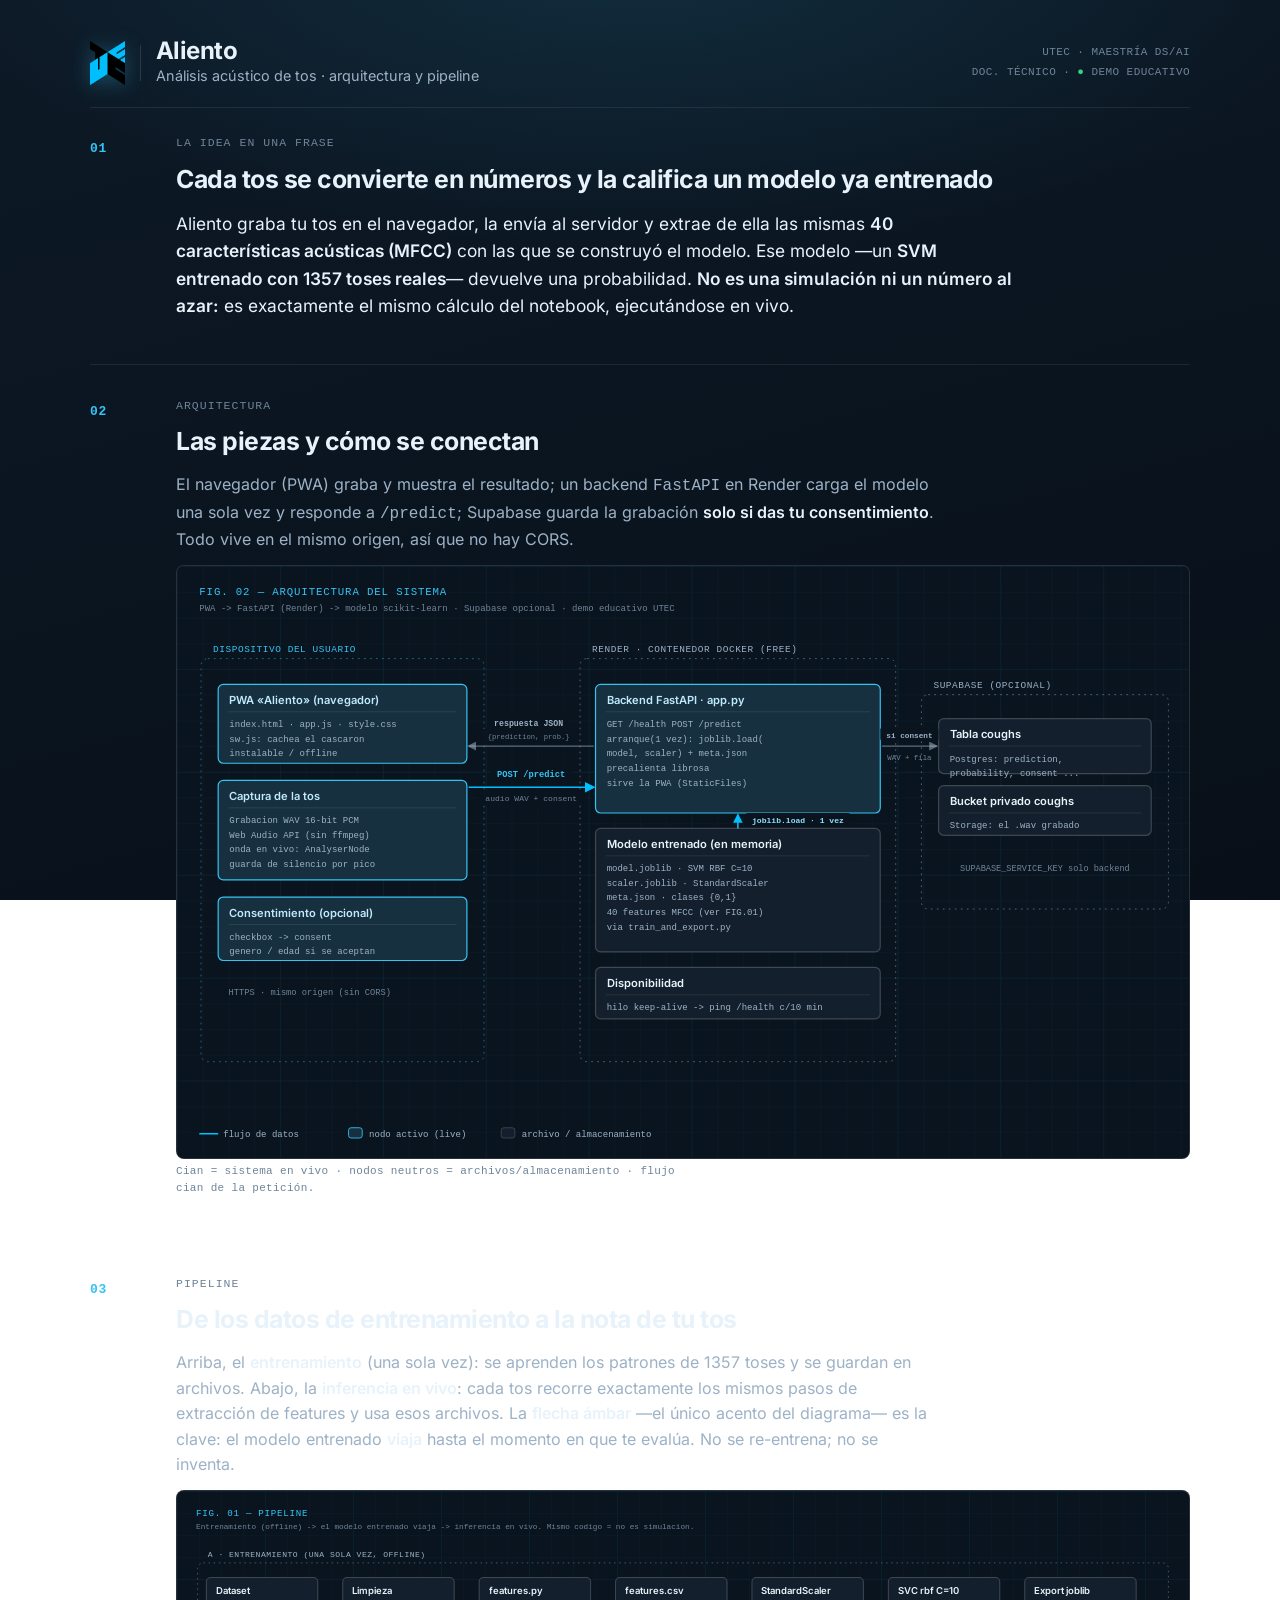
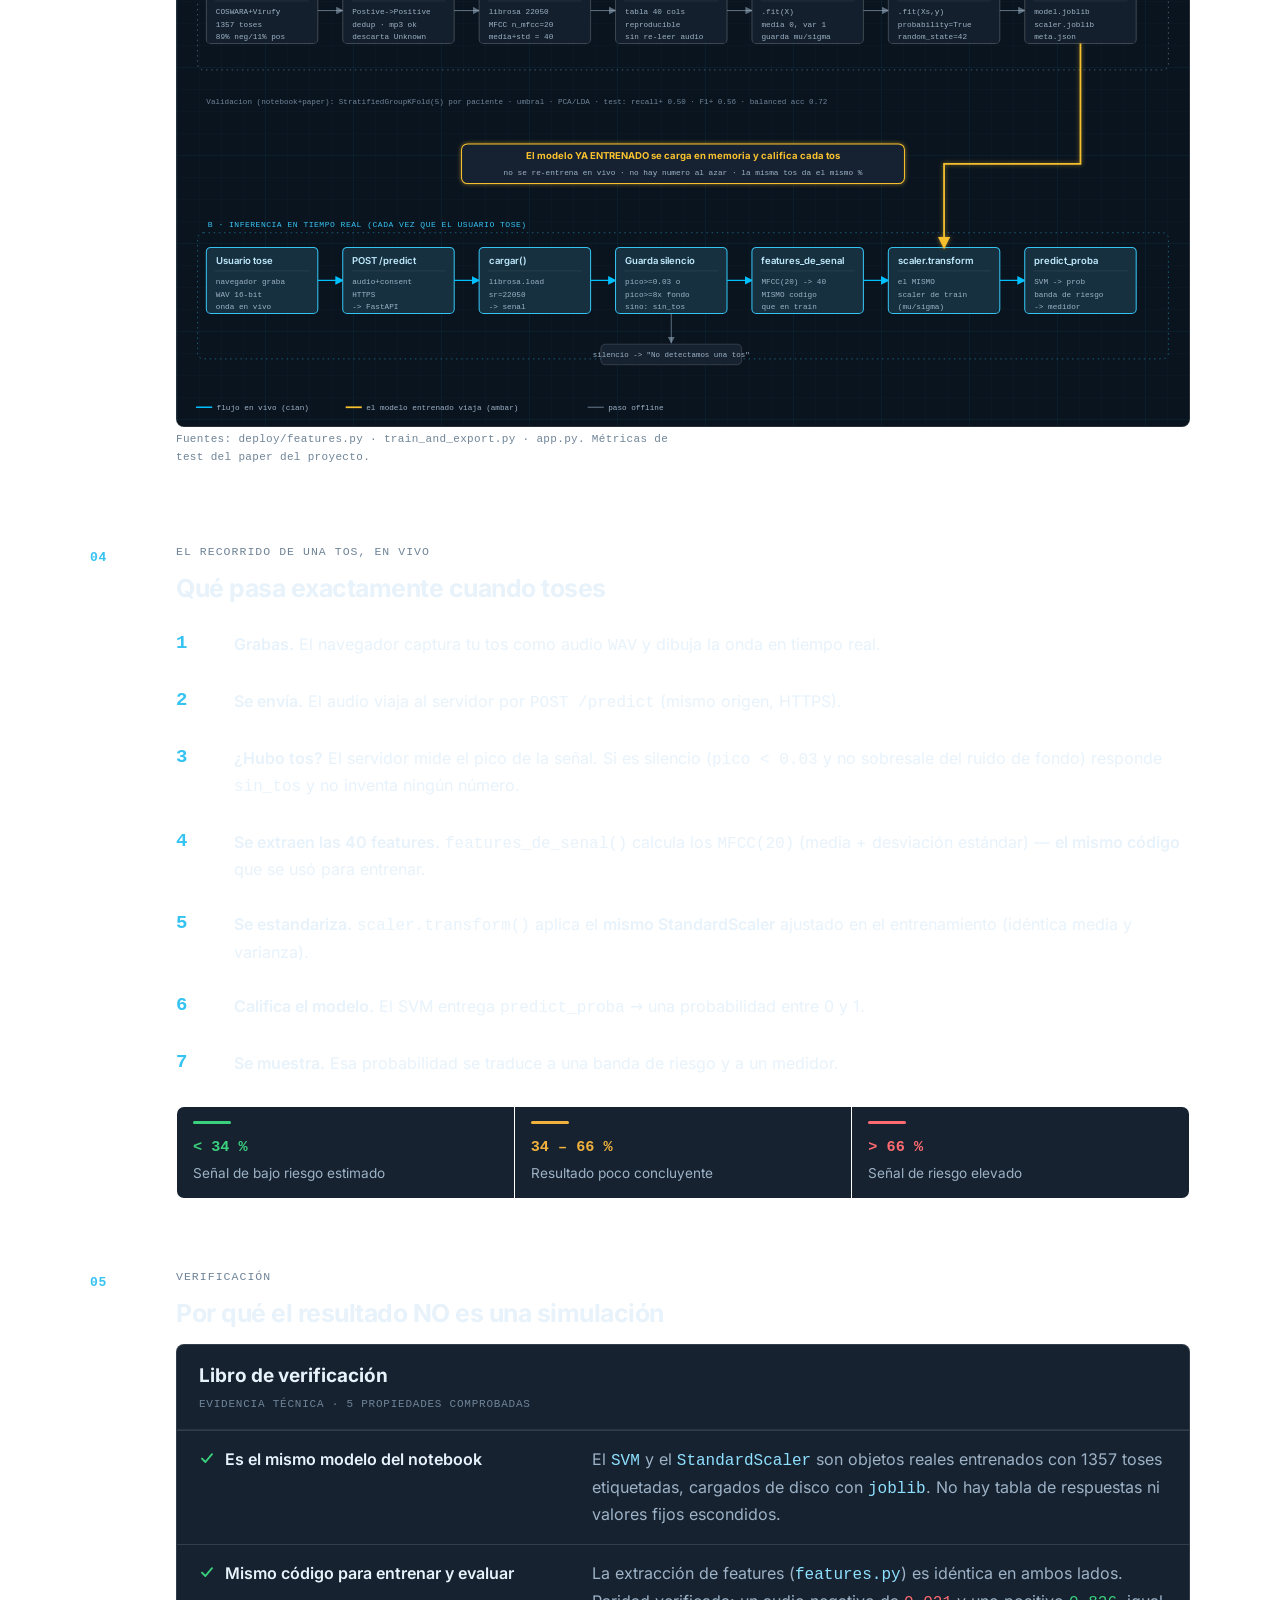
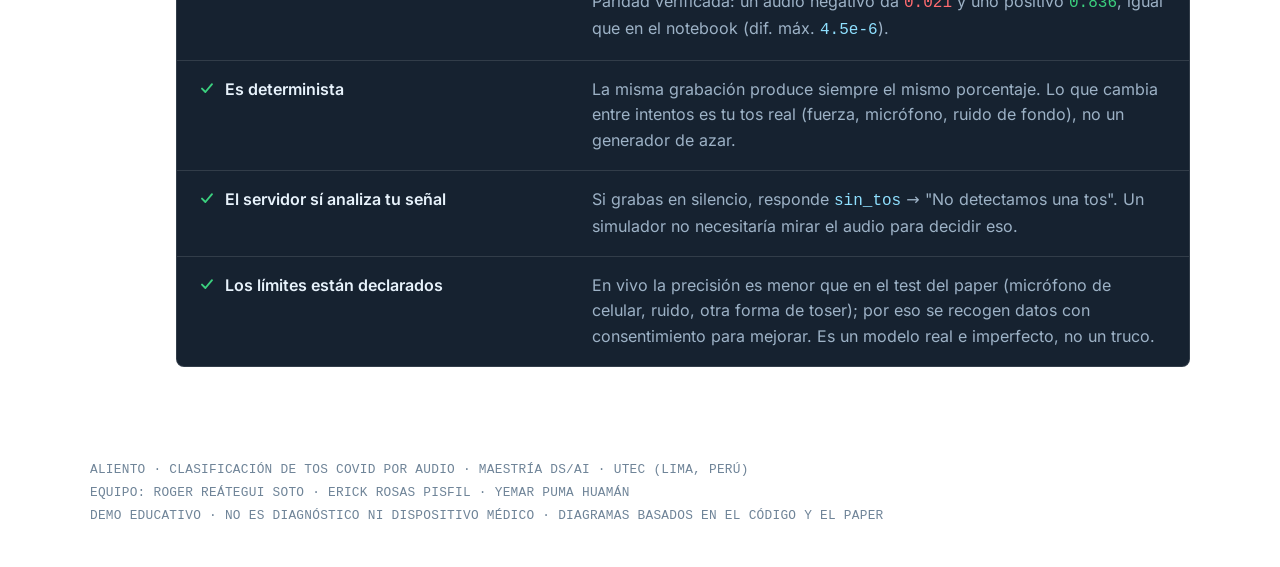
==== docs/index.html @ beebb72e "Documentar arquitectura y pipeline del sistema Publica la pagina de arquitectura y pipeline en docs/" ====
<!doctype html><html lang="es"><head><meta charset="utf-8"><meta name="viewport" content="width=device-width,initial-scale=1"><link rel="icon" href="[data-uri]"><title>Aliento — Arquitectura y pipeline (UTEC)</title></head><body><style>@font-face{font-family:'Inter';font-weight:400;font-display:swap;src:url([data-uri]) format('woff2');}@font-face{font-family:'Inter';font-weight:600;font-display:swap;src:url([data-uri]) format('woff2');}@font-face{font-family:'Inter';font-weight:700;font-display:swap;src:url([data-uri]) format('woff2');}
:root{
 --bg:#0d1926; --s1:#14202c; --s2:#162230;
 --text:#e7f2fb; --mut:#9db2c6; --faint:#6f8498;
 --line:rgba(255,255,255,.08); --hair:rgba(255,255,255,.12);
 --cy:#35c3f2; --cyink:#8fe0ff; --amber:#f7c02e;
 --good:#3bd07e; --warn:#f0b23c; --bad:#ff6b70;
 --sans:'Inter',system-ui,-apple-system,'Segoe UI',Roboto,sans-serif;
 --mono:ui-monospace,'Cascadia Code','Consolas','IBM Plex Mono',monospace;
}
*{box-sizing:border-box}
body{margin:0;font-family:var(--sans);color:var(--text);line-height:1.6;-webkit-font-smoothing:antialiased;
 background:radial-gradient(100% 60% at 50% -5%,rgba(53,195,242,.12),transparent 55%),
   linear-gradient(165deg,#0d1926 0%,#0a141f 55%,#080f18 100%);
 background-attachment:fixed;min-height:100vh;}
.wrap{max-width:1160px;margin:0 auto;padding:38px 30px 70px;}
a{color:var(--cyink);text-decoration:none;} a:hover{text-decoration:underline;}
.mono{font-family:var(--mono);}
b,strong{color:var(--text);font-weight:600;}

.hdr{display:flex;align-items:center;gap:15px;padding-bottom:20px;border-bottom:1px solid var(--line);}
.logo{height:44px;width:auto;display:block;filter:drop-shadow(0 3px 10px rgba(53,195,242,.32));}
.respira{animation:respirar 4.5s ease-in-out infinite;transform-origin:center;}
@keyframes respirar{0%,100%{transform:scale(1);opacity:.94}50%{transform:scale(1.06);opacity:1}}
.hsep{width:1px;height:36px;background:var(--hair);}
.hbrand{font-weight:700;font-size:1.5rem;letter-spacing:-.02em;line-height:1.1;}
.hsub{color:var(--mut);font-size:.9rem;}
.hmeta{margin-left:auto;text-align:right;font-family:var(--mono);font-size:11px;color:var(--faint);
 line-height:1.8;letter-spacing:.04em;}
.hmeta .on{color:var(--good);}

.sec{display:grid;grid-template-columns:64px 1fr;gap:22px;padding:32px 0;border-top:1px solid var(--line);}
.sec:first-of-type{border-top:none;padding-top:26px;}
.idx{font-family:var(--mono);font-size:13px;font-weight:700;color:var(--cy);letter-spacing:.06em;padding-top:5px;}
.kicker{font-family:var(--mono);font-size:11.5px;color:var(--faint);letter-spacing:.09em;text-transform:uppercase;margin:0 0 7px;}
.sec h2{font-size:1.55rem;font-weight:700;letter-spacing:-.02em;margin:0 0 10px;text-wrap:balance;}
.sec p{margin:0 0 12px;max-width:76ch;}
.sec p.mut{color:var(--mut);}
.lead{font-size:1.08rem;}

.fig{margin:6px 0 4px;border:1px solid var(--hair);border-radius:8px;background:#0a141f;overflow:hidden;}
.fig svg{display:block;width:100%;height:auto;}
.figcap{font-family:var(--mono);font-size:11px;color:var(--faint);margin:9px 2px 0;letter-spacing:.03em;}

.steps{list-style:none;margin:4px 0 0;padding:0;}
.steps li{display:grid;grid-template-columns:42px 1fr;gap:16px;padding:14px 0;border-top:1px solid var(--hair);align-items:start;}
.steps li:first-child{border-top:none;}
.snum{font-family:var(--mono);font-size:19px;font-weight:700;color:var(--cy);line-height:1.25;}

.bands{display:grid;grid-template-columns:repeat(3,1fr);gap:1px;background:var(--hair);
 border:1px solid var(--hair);border-radius:8px;overflow:hidden;margin:16px 0 4px;}
.bands>div{background:var(--s2);padding:14px 16px;}
.bands .r{display:block;height:3px;width:38px;border-radius:2px;margin-bottom:11px;}
.bands .rn{font-family:var(--mono);font-weight:700;font-size:.95rem;}
.bands .rl{color:var(--mut);font-size:.85rem;margin-top:3px;}

.ledger{border:1px solid var(--hair);border-radius:8px;background:var(--s2);overflow:hidden;}
.lhead{padding:16px 22px;border-bottom:1px solid var(--line);}
.lhead h3{font-size:1.18rem;font-weight:700;margin:0;}
.lhead .sub{font-family:var(--mono);font-size:11px;color:var(--faint);letter-spacing:.07em;text-transform:uppercase;margin-top:5px;}
.lrow{display:grid;grid-template-columns:minmax(190px,1fr) 1.55fr;gap:22px;padding:16px 22px;border-top:1px solid var(--hair);}
.lrow:first-of-type{border-top:none;}
.lterm{display:flex;gap:10px;align-items:flex-start;font-weight:600;color:var(--text);}
.lterm svg{flex:none;margin-top:3px;}
.ldesc{color:var(--mut);}
.val{font-family:var(--mono);color:var(--cyink);} .val.good{color:var(--good);} .val.bad{color:var(--bad);}

.foot{margin-top:38px;padding-top:20px;border-top:1px solid var(--line);color:var(--faint);
 font-size:.8rem;font-family:var(--mono);line-height:1.8;letter-spacing:.02em;}

@media (max-width:660px){
 .wrap{padding:24px 15px 56px;}
 .sec{grid-template-columns:1fr;gap:4px;padding:26px 0;}
 .idx{padding-top:0;}
 .lrow{grid-template-columns:1fr;gap:5px;}
 .hmeta{display:none;}
}
@media (prefers-reduced-motion:reduce){.respira{animation:none;}}
</style>
<div class="wrap">
 <header class="hdr">
  <img class="logo respira" src="[data-uri]" alt="UTEC" height="44">
  <div class="hsep"></div>
  <div>
   <div class="hbrand">Aliento</div>
   <div class="hsub">Análisis acústico de tos · arquitectura y pipeline</div>
  </div>
  <div class="hmeta">UTEC · MAESTRÍA DS/AI<br>DOC. TÉCNICO · <span class="on">●</span> DEMO EDUCATIVO</div>
 </header>

 <section class="sec">
  <div class="idx">01</div>
  <div>
   <div class="kicker">La idea en una frase</div>
   <h2>Cada tos se convierte en números y la califica un modelo ya entrenado</h2>
   <p class="lead">Aliento graba tu tos en el navegador, la envía al servidor y extrae de ella las mismas
   <b>40 características acústicas (MFCC)</b> con las que se construyó el modelo. Ese modelo —un
   <b>SVM entrenado con 1357 toses reales</b>— devuelve una probabilidad. <b>No es una simulación ni un
   número al azar:</b> es exactamente el mismo cálculo del notebook, ejecutándose en vivo.</p>
  </div>
 </section>

 <section class="sec">
  <div class="idx">02</div>
  <div>
   <div class="kicker">Arquitectura</div>
   <h2>Las piezas y cómo se conectan</h2>
   <p class="mut">El navegador (PWA) graba y muestra el resultado; un backend <span class="mono">FastAPI</span>
   en Render carga el modelo una sola vez y responde a <span class="mono">/predict</span>; Supabase guarda
   la grabación <b>solo si das tu consentimiento</b>. Todo vive en el mismo origen, así que no hay CORS.</p>
   <figure class="fig"><svg xmlns="http://www.w3.org/2000/svg" viewBox="0 0 1180 690" width="1180" height="690"><style>.t{font-family:'Inter',system-ui,'Segoe UI',sans-serif}.m{font-family:ui-monospace,'Cascadia Code','Consolas',monospace}</style><defs><pattern id="gf" width="30" height="30" patternUnits="userSpaceOnUse"><path d="M30 0H0V30" fill="none" stroke="rgba(53,195,242,.06)" stroke-width="1"/></pattern><pattern id="gm" width="120" height="120" patternUnits="userSpaceOnUse"><path d="M120 0H0V120" fill="none" stroke="rgba(0,191,255,.10)" stroke-width="1"/></pattern><filter id="ag" x="-40%" y="-40%" width="180%" height="180%"><feDropShadow dx="0" dy="0" stdDeviation="3" flood-color="#f7c02e" flood-opacity="0.55"/></filter><filter id="cg" x="-40%" y="-40%" width="180%" height="180%"><feDropShadow dx="0" dy="0" stdDeviation="4" flood-color="#35c3f2" flood-opacity="0.25"/></filter><marker id="aMut" viewBox="0 0 10 10" refX="8.5" refY="5" markerWidth="7" markerHeight="7" orient="auto-start-reverse"><path d="M0 0 L10 5 L0 10 z" fill="rgba(157,178,198,.55)"/></marker><marker id="aCy" viewBox="0 0 10 10" refX="8.5" refY="5" markerWidth="7" markerHeight="7" orient="auto-start-reverse"><path d="M0 0 L10 5 L0 10 z" fill="#00bfff"/></marker><marker id="aAm" viewBox="0 0 10 10" refX="8.5" refY="5" markerWidth="7" markerHeight="7" orient="auto-start-reverse"><path d="M0 0 L10 5 L0 10 z" fill="#f7c02e"/></marker></defs><rect x="0" y="0" width="1180" height="690" fill="#0a141f"/><rect x="0" y="0" width="1180" height="690" fill="url(#gf)"/><rect x="0" y="0" width="1180" height="690" fill="url(#gm)"/><text x="26" y="34" class="m" font-size="12.5" letter-spacing="0.08em" fill="#35c3f2">FIG. 02 — ARQUITECTURA DEL SISTEMA</text><text x="26" y="52" class="m" font-size="10.5" fill="#6f8498">PWA -&gt; FastAPI (Render) -&gt; modelo scikit-learn · Supabase opcional · demo educativo UTEC</text><rect x="28" y="108" width="330" height="470" rx="8" fill="none" stroke="#35c3f2" stroke-width="1.1" stroke-dasharray="2 5" opacity="0.5"/><text x="42" y="100" class="m" font-size="11" letter-spacing="0.06em" fill="#35c3f2">DISPOSITIVO DEL USUARIO</text><rect x="470" y="108" width="368" height="470" rx="8" fill="none" stroke="#9db2c6" stroke-width="1.1" stroke-dasharray="2 5" opacity="0.5"/><text x="484" y="100" class="m" font-size="11" letter-spacing="0.06em" fill="#9db2c6">RENDER · CONTENEDOR DOCKER (FREE)</text><rect x="868" y="150" width="288" height="250" rx="8" fill="none" stroke="#9db2c6" stroke-width="1.1" stroke-dasharray="2 5" opacity="0.5"/><text x="882" y="142" class="m" font-size="11" letter-spacing="0.06em" fill="#9db2c6">SUPABASE (OPCIONAL)</text><rect x="48" y="138" width="290" height="92" rx="6" fill="#17303f" stroke="#35c3f2" stroke-width="1.4"/><text x="61" y="161" class="t" font-size="13" font-weight="600" fill="#bfeafd">PWA «Aliento» (navegador)</text><line x1="60" y1="170" x2="326" y2="170" stroke="rgba(255,255,255,.10)"/><text x="61" y="188" class="m" font-size="10.5" fill="#9db2c6">index.html · app.js · style.css</text><text x="61" y="205" class="m" font-size="10.5" fill="#9db2c6">sw.js: cachea el cascaron</text><text x="61" y="222" class="m" font-size="10.5" fill="#9db2c6">instalable / offline</text><rect x="48" y="250" width="290" height="116" rx="6" fill="#17303f" stroke="#35c3f2" stroke-width="1.4"/><text x="61" y="273" class="t" font-size="13" font-weight="600" fill="#bfeafd">Captura de la tos</text><line x1="60" y1="282" x2="326" y2="282" stroke="rgba(255,255,255,.10)"/><text x="61" y="300" class="m" font-size="10.5" fill="#9db2c6">Grabacion WAV 16-bit PCM</text><text x="61" y="317" class="m" font-size="10.5" fill="#9db2c6">Web Audio API (sin ffmpeg)</text><text x="61" y="334" class="m" font-size="10.5" fill="#9db2c6">onda en vivo: AnalyserNode</text><text x="61" y="351" class="m" font-size="10.5" fill="#9db2c6">guarda de silencio por pico</text><rect x="48" y="386" width="290" height="74" rx="6" fill="#17303f" stroke="#35c3f2" stroke-width="1.4"/><text x="61" y="409" class="t" font-size="13" font-weight="600" fill="#bfeafd">Consentimiento (opcional)</text><line x1="60" y1="418" x2="326" y2="418" stroke="rgba(255,255,255,.10)"/><text x="61" y="436" class="m" font-size="10.5" fill="#9db2c6">checkbox -&gt; consent</text><text x="61" y="453" class="m" font-size="10.5" fill="#9db2c6">genero / edad si se aceptan</text><text x="60" y="500" class="m" font-size="10.2" fill="#6f8498">HTTPS · mismo origen (sin CORS)</text><rect x="488" y="138" width="332" height="150" rx="6" fill="#17303f" stroke="#35c3f2" stroke-width="1.4"/><text x="501" y="161" class="t" font-size="13" font-weight="600" fill="#bfeafd">Backend FastAPI · app.py</text><line x1="500" y1="170" x2="808" y2="170" stroke="rgba(255,255,255,.10)"/><text x="501" y="188" class="m" font-size="10.5" fill="#9db2c6">GET /health     POST /predict</text><text x="501" y="205" class="m" font-size="10.5" fill="#9db2c6">arranque(1 vez): joblib.load(</text><text x="501" y="222" class="m" font-size="10.5" fill="#9db2c6">  model, scaler) + meta.json</text><text x="501" y="239" class="m" font-size="10.5" fill="#9db2c6">precalienta librosa</text><text x="501" y="256" class="m" font-size="10.5" fill="#9db2c6">sirve la PWA (StaticFiles)</text><rect x="488" y="306" width="332" height="144" rx="6" fill="#131f2c" stroke="rgba(255,255,255,.20)" stroke-width="1.4"/><text x="501" y="329" class="t" font-size="13" font-weight="600" fill="#e7f2fb">Modelo entrenado (en memoria)</text><line x1="500" y1="338" x2="808" y2="338" stroke="rgba(255,255,255,.10)"/><text x="501" y="356" class="m" font-size="10.5" fill="#9db2c6">model.joblib  · SVM RBF C=10</text><text x="501" y="373" class="m" font-size="10.5" fill="#9db2c6">scaler.joblib · StandardScaler</text><text x="501" y="390" class="m" font-size="10.5" fill="#9db2c6">meta.json · clases {0,1}</text><text x="501" y="407" class="m" font-size="10.5" fill="#9db2c6">40 features MFCC (ver FIG.01)</text><text x="501" y="424" class="m" font-size="10.5" fill="#9db2c6">via train_and_export.py</text><rect x="488" y="468" width="332" height="60" rx="6" fill="#131f2c" stroke="rgba(255,255,255,.20)" stroke-width="1.4"/><text x="501" y="491" class="t" font-size="13" font-weight="600" fill="#e7f2fb">Disponibilidad</text><line x1="500" y1="500" x2="808" y2="500" stroke="rgba(255,255,255,.10)"/><text x="501" y="518" class="m" font-size="10.5" fill="#9db2c6">hilo keep-alive -&gt; ping /health c/10 min</text><rect x="888" y="178" width="248" height="64" rx="6" fill="#131f2c" stroke="rgba(255,255,255,.20)" stroke-width="1.4"/><text x="901" y="201" class="t" font-size="13" font-weight="600" fill="#e7f2fb">Tabla coughs</text><line x1="900" y1="210" x2="1124" y2="210" stroke="rgba(255,255,255,.10)"/><text x="901" y="228" class="m" font-size="10.5" fill="#9db2c6">Postgres: prediction,</text><text x="901" y="245" class="m" font-size="10.5" fill="#9db2c6">probability, consent ...</text><rect x="888" y="256" width="248" height="58" rx="6" fill="#131f2c" stroke="rgba(255,255,255,.20)" stroke-width="1.4"/><text x="901" y="279" class="t" font-size="13" font-weight="600" fill="#e7f2fb">Bucket privado coughs</text><line x1="900" y1="288" x2="1124" y2="288" stroke="rgba(255,255,255,.10)"/><text x="901" y="306" class="m" font-size="10.5" fill="#9db2c6">Storage: el .wav grabado</text><text x="1012" y="356" text-anchor="middle" class="m" font-size="10" fill="#6f8498">SUPABASE_SERVICE_KEY solo backend</text><line x1="340" y1="258" x2="486" y2="258" stroke="#00bfff" stroke-width="1.8" marker-end="url(#aCy)"/><rect x="365.894" y="234" width="94.21199999999999" height="16" rx="3" fill="#0a141f"/><text x="413" y="246" class="m" font-size="10.2" font-weight="600" text-anchor="middle" fill="#35c3f2">POST /predict</text><rect x="351.634" y="262" width="122.732" height="16" rx="3" fill="#0a141f"/><text x="413" y="274" class="m" font-size="9.4" font-weight="400" text-anchor="middle" fill="#6f8498">audio WAV + consent</text><line x1="486" y1="210" x2="340" y2="210" stroke="rgba(157,178,198,.55)" stroke-width="1.5" marker-end="url(#aMut)"/><rect x="362.336" y="174" width="95.328" height="16" rx="3" fill="#0a141f"/><text x="410" y="186" class="m" font-size="9.6" font-weight="600" text-anchor="middle" fill="#9db2c6">respuesta JSON</text><rect x="354.524" y="190" width="110.952" height="16" rx="3" fill="#0a141f"/><text x="410" y="202" class="m" font-size="8.4" font-weight="400" text-anchor="middle" fill="#6f8498">{prediction, prob.}</text><line x1="654" y1="306" x2="654" y2="290" stroke="#35c3f2" stroke-width="1.6" marker-end="url(#aCy)"/><rect x="662.634" y="288" width="122.732" height="16" rx="3" fill="#0a141f"/><text x="724" y="300" class="m" font-size="9.4" font-weight="600" text-anchor="middle" fill="#8fe0ff">joblib.load · 1 vez</text><line x1="822" y1="210" x2="886" y2="210" stroke="rgba(157,178,198,.55)" stroke-width="1.5" marker-end="url(#aMut)"/><rect x="820.1" y="188" width="67.8" height="16" rx="3" fill="#0a141f"/><text x="854" y="200" class="m" font-size="9" font-weight="600" text-anchor="middle" fill="#9db2c6">si consent</text><text x="854" y="226" text-anchor="middle" class="m" font-size="8.6" fill="#6f8498">WAV + fila</text><line x1="26" y1="662" x2="48" y2="662" stroke="#00bfff" stroke-width="2"/><text x="54" y="666" class="m" font-size="10.5" fill="#9db2c6">flujo de datos</text><rect x="200" y="655" width="16" height="12" rx="3" fill="#17303f" stroke="#35c3f2"/><text x="224" y="666" class="m" font-size="10.5" fill="#9db2c6">nodo activo (live)</text><rect x="378" y="655" width="16" height="12" rx="3" fill="#131f2c" stroke="rgba(255,255,255,.20)"/><text x="402" y="666" class="m" font-size="10.5" fill="#9db2c6">archivo / almacenamiento</text></svg></figure>
   <p class="figcap">Cian = sistema en vivo · nodos neutros = archivos/almacenamiento · flujo cian de la petición.</p>
  </div>
 </section>

 <section class="sec">
  <div class="idx">03</div>
  <div>
   <div class="kicker">Pipeline</div>
   <h2>De los datos de entrenamiento a la nota de tu tos</h2>
   <p class="mut">Arriba, el <b>entrenamiento</b> (una sola vez): se aprenden los patrones de 1357 toses y se
   guardan en archivos. Abajo, la <b>inferencia en vivo</b>: cada tos recorre exactamente los mismos pasos
   de extracción de features y usa esos archivos. La <b>flecha ámbar</b> —el único acento del diagrama— es la
   clave: el modelo entrenado <b>viaja</b> hasta el momento en que te evalúa. No se re-entrena; no se inventa.</p>
   <figure class="fig"><svg xmlns="http://www.w3.org/2000/svg" viewBox="0 0 1380 730" width="1380" height="730"><style>.t{font-family:'Inter',system-ui,'Segoe UI',sans-serif}.m{font-family:ui-monospace,'Cascadia Code','Consolas',monospace}</style><defs><pattern id="gf" width="30" height="30" patternUnits="userSpaceOnUse"><path d="M30 0H0V30" fill="none" stroke="rgba(53,195,242,.06)" stroke-width="1"/></pattern><pattern id="gm" width="120" height="120" patternUnits="userSpaceOnUse"><path d="M120 0H0V120" fill="none" stroke="rgba(0,191,255,.10)" stroke-width="1"/></pattern><filter id="ag" x="-40%" y="-40%" width="180%" height="180%"><feDropShadow dx="0" dy="0" stdDeviation="3" flood-color="#f7c02e" flood-opacity="0.55"/></filter><filter id="cg" x="-40%" y="-40%" width="180%" height="180%"><feDropShadow dx="0" dy="0" stdDeviation="4" flood-color="#35c3f2" flood-opacity="0.25"/></filter><marker id="aMut" viewBox="0 0 10 10" refX="8.5" refY="5" markerWidth="7" markerHeight="7" orient="auto-start-reverse"><path d="M0 0 L10 5 L0 10 z" fill="rgba(157,178,198,.55)"/></marker><marker id="aCy" viewBox="0 0 10 10" refX="8.5" refY="5" markerWidth="7" markerHeight="7" orient="auto-start-reverse"><path d="M0 0 L10 5 L0 10 z" fill="#00bfff"/></marker><marker id="aAm" viewBox="0 0 10 10" refX="8.5" refY="5" markerWidth="7" markerHeight="7" orient="auto-start-reverse"><path d="M0 0 L10 5 L0 10 z" fill="#f7c02e"/></marker></defs><rect x="0" y="0" width="1380" height="730" fill="#0a141f"/><rect x="0" y="0" width="1380" height="730" fill="url(#gf)"/><rect x="0" y="0" width="1380" height="730" fill="url(#gm)"/><text x="26" y="34" class="m" font-size="12.5" letter-spacing="0.08em" fill="#35c3f2">FIG. 01 — PIPELINE</text><text x="26" y="52" class="m" font-size="10.5" fill="#6f8498">Entrenamiento (offline) -&gt; el modelo entrenado viaja -&gt; inferencia en vivo. Mismo codigo = no es simulacion.</text><rect x="28" y="98" width="1324" height="146" rx="8" fill="none" stroke="#9db2c6" stroke-width="1.1" stroke-dasharray="2 5" opacity="0.5"/><text x="42" y="90" class="m" font-size="11" letter-spacing="0.06em" fill="#9db2c6">A · ENTRENAMIENTO (UNA SOLA VEZ, OFFLINE)</text><rect x="40" y="118" width="152" height="90" rx="6" fill="#131f2c" stroke="rgba(255,255,255,.20)" stroke-width="1.4"/><text x="53" y="141" class="t" font-size="13" font-weight="600" fill="#e7f2fb">Dataset</text><line x1="52" y1="150" x2="180" y2="150" stroke="rgba(255,255,255,.10)"/><text x="53" y="168" class="m" font-size="10.5" fill="#9db2c6">COSWARA+Virufy</text><text x="53" y="185" class="m" font-size="10.5" fill="#9db2c6">1357 toses</text><text x="53" y="202" class="m" font-size="10.5" fill="#9db2c6">89% neg/11% pos</text><line x1="192" y1="163.0" x2="226" y2="163.0" stroke="rgba(157,178,198,.55)" stroke-width="1.5" marker-end="url(#aMut)"/><rect x="226" y="118" width="152" height="90" rx="6" fill="#131f2c" stroke="rgba(255,255,255,.20)" stroke-width="1.4"/><text x="239" y="141" class="t" font-size="13" font-weight="600" fill="#e7f2fb">Limpieza</text><line x1="238" y1="150" x2="366" y2="150" stroke="rgba(255,255,255,.10)"/><text x="239" y="168" class="m" font-size="10.5" fill="#9db2c6">Postive-&gt;Positive</text><text x="239" y="185" class="m" font-size="10.5" fill="#9db2c6">dedup · mp3 ok</text><text x="239" y="202" class="m" font-size="10.5" fill="#9db2c6">descarta Unknown</text><line x1="378" y1="163.0" x2="412" y2="163.0" stroke="rgba(157,178,198,.55)" stroke-width="1.5" marker-end="url(#aMut)"/><rect x="412" y="118" width="152" height="90" rx="6" fill="#131f2c" stroke="rgba(255,255,255,.20)" stroke-width="1.4"/><text x="425" y="141" class="t" font-size="13" font-weight="600" fill="#e7f2fb">features.py</text><line x1="424" y1="150" x2="552" y2="150" stroke="rgba(255,255,255,.10)"/><text x="425" y="168" class="m" font-size="10.5" fill="#9db2c6">librosa 22050</text><text x="425" y="185" class="m" font-size="10.5" fill="#9db2c6">MFCC n_mfcc=20</text><text x="425" y="202" class="m" font-size="10.5" fill="#9db2c6">media+std = 40</text><line x1="564" y1="163.0" x2="598" y2="163.0" stroke="rgba(157,178,198,.55)" stroke-width="1.5" marker-end="url(#aMut)"/><rect x="598" y="118" width="152" height="90" rx="6" fill="#131f2c" stroke="rgba(255,255,255,.20)" stroke-width="1.4"/><text x="611" y="141" class="t" font-size="13" font-weight="600" fill="#e7f2fb">features.csv</text><line x1="610" y1="150" x2="738" y2="150" stroke="rgba(255,255,255,.10)"/><text x="611" y="168" class="m" font-size="10.5" fill="#9db2c6">tabla 40 cols</text><text x="611" y="185" class="m" font-size="10.5" fill="#9db2c6">reproducible</text><text x="611" y="202" class="m" font-size="10.5" fill="#9db2c6">sin re-leer audio</text><line x1="750" y1="163.0" x2="784" y2="163.0" stroke="rgba(157,178,198,.55)" stroke-width="1.5" marker-end="url(#aMut)"/><rect x="784" y="118" width="152" height="90" rx="6" fill="#131f2c" stroke="rgba(255,255,255,.20)" stroke-width="1.4"/><text x="797" y="141" class="t" font-size="13" font-weight="600" fill="#e7f2fb">StandardScaler</text><line x1="796" y1="150" x2="924" y2="150" stroke="rgba(255,255,255,.10)"/><text x="797" y="168" class="m" font-size="10.5" fill="#9db2c6">.fit(X)</text><text x="797" y="185" class="m" font-size="10.5" fill="#9db2c6">media 0, var 1</text><text x="797" y="202" class="m" font-size="10.5" fill="#9db2c6">guarda mu/sigma</text><line x1="936" y1="163.0" x2="970" y2="163.0" stroke="rgba(157,178,198,.55)" stroke-width="1.5" marker-end="url(#aMut)"/><rect x="970" y="118" width="152" height="90" rx="6" fill="#131f2c" stroke="rgba(255,255,255,.20)" stroke-width="1.4"/><text x="983" y="141" class="t" font-size="13" font-weight="600" fill="#e7f2fb">SVC rbf C=10</text><line x1="982" y1="150" x2="1110" y2="150" stroke="rgba(255,255,255,.10)"/><text x="983" y="168" class="m" font-size="10.5" fill="#9db2c6">.fit(Xs,y)</text><text x="983" y="185" class="m" font-size="10.5" fill="#9db2c6">probability=True</text><text x="983" y="202" class="m" font-size="10.5" fill="#9db2c6">random_state=42</text><line x1="1122" y1="163.0" x2="1156" y2="163.0" stroke="rgba(157,178,198,.55)" stroke-width="1.5" marker-end="url(#aMut)"/><rect x="1156" y="118" width="152" height="90" rx="6" fill="#131f2c" stroke="rgba(255,255,255,.20)" stroke-width="1.4"/><text x="1169" y="141" class="t" font-size="13" font-weight="600" fill="#e7f2fb">Export joblib</text><line x1="1168" y1="150" x2="1296" y2="150" stroke="rgba(255,255,255,.10)"/><text x="1169" y="168" class="m" font-size="10.5" fill="#9db2c6">model.joblib</text><text x="1169" y="185" class="m" font-size="10.5" fill="#9db2c6">scaler.joblib</text><text x="1169" y="202" class="m" font-size="10.5" fill="#9db2c6">meta.json</text><text x="40" y="290" class="m" font-size="10.4" fill="#6f8498">Validacion (notebook+paper): StratifiedGroupKFold(5) por paciente · umbral · PCA/LDA · test: recall+ 0.50 · F1+ 0.56 · balanced acc 0.72</text><rect x="28" y="466" width="1324" height="172" rx="8" fill="none" stroke="#35c3f2" stroke-width="1.1" stroke-dasharray="2 5" opacity="0.5"/><text x="42" y="458" class="m" font-size="11" letter-spacing="0.06em" fill="#35c3f2">B · INFERENCIA EN TIEMPO REAL (CADA VEZ QUE EL USUARIO TOSE)</text><rect x="40" y="486" width="152" height="90" rx="6" fill="#17303f" stroke="#35c3f2" stroke-width="1.4"/><text x="53" y="509" class="t" font-size="13" font-weight="600" fill="#bfeafd">Usuario tose</text><line x1="52" y1="518" x2="180" y2="518" stroke="rgba(255,255,255,.10)"/><text x="53" y="536" class="m" font-size="10.5" fill="#9db2c6">navegador graba</text><text x="53" y="553" class="m" font-size="10.5" fill="#9db2c6">WAV 16-bit</text><text x="53" y="570" class="m" font-size="10.5" fill="#9db2c6">onda en vivo</text><line x1="192" y1="531.0" x2="226" y2="531.0" stroke="#00bfff" stroke-width="1.7" marker-end="url(#aCy)"/><rect x="226" y="486" width="152" height="90" rx="6" fill="#17303f" stroke="#35c3f2" stroke-width="1.4"/><text x="239" y="509" class="t" font-size="13" font-weight="600" fill="#bfeafd">POST /predict</text><line x1="238" y1="518" x2="366" y2="518" stroke="rgba(255,255,255,.10)"/><text x="239" y="536" class="m" font-size="10.5" fill="#9db2c6">audio+consent</text><text x="239" y="553" class="m" font-size="10.5" fill="#9db2c6">HTTPS</text><text x="239" y="570" class="m" font-size="10.5" fill="#9db2c6">-&gt; FastAPI</text><line x1="378" y1="531.0" x2="412" y2="531.0" stroke="#00bfff" stroke-width="1.7" marker-end="url(#aCy)"/><rect x="412" y="486" width="152" height="90" rx="6" fill="#17303f" stroke="#35c3f2" stroke-width="1.4"/><text x="425" y="509" class="t" font-size="13" font-weight="600" fill="#bfeafd">cargar()</text><line x1="424" y1="518" x2="552" y2="518" stroke="rgba(255,255,255,.10)"/><text x="425" y="536" class="m" font-size="10.5" fill="#9db2c6">librosa.load</text><text x="425" y="553" class="m" font-size="10.5" fill="#9db2c6">sr=22050</text><text x="425" y="570" class="m" font-size="10.5" fill="#9db2c6">-&gt; senal</text><line x1="564" y1="531.0" x2="598" y2="531.0" stroke="#00bfff" stroke-width="1.7" marker-end="url(#aCy)"/><rect x="598" y="486" width="152" height="90" rx="6" fill="#17303f" stroke="#35c3f2" stroke-width="1.4"/><text x="611" y="509" class="t" font-size="13" font-weight="600" fill="#bfeafd">Guarda silencio</text><line x1="610" y1="518" x2="738" y2="518" stroke="rgba(255,255,255,.10)"/><text x="611" y="536" class="m" font-size="10.5" fill="#9db2c6">pico&gt;=0.03 o</text><text x="611" y="553" class="m" font-size="10.5" fill="#9db2c6">pico&gt;=8x fondo</text><text x="611" y="570" class="m" font-size="10.5" fill="#9db2c6">sino: sin_tos</text><line x1="750" y1="531.0" x2="784" y2="531.0" stroke="#00bfff" stroke-width="1.7" marker-end="url(#aCy)"/><rect x="784" y="486" width="152" height="90" rx="6" fill="#17303f" stroke="#35c3f2" stroke-width="1.4"/><text x="797" y="509" class="t" font-size="13" font-weight="600" fill="#bfeafd">features_de_senal</text><line x1="796" y1="518" x2="924" y2="518" stroke="rgba(255,255,255,.10)"/><text x="797" y="536" class="m" font-size="10.5" fill="#9db2c6">MFCC(20) -&gt; 40</text><text x="797" y="553" class="m" font-size="10.5" fill="#9db2c6">MISMO codigo</text><text x="797" y="570" class="m" font-size="10.5" fill="#9db2c6">que en train</text><line x1="936" y1="531.0" x2="970" y2="531.0" stroke="#00bfff" stroke-width="1.7" marker-end="url(#aCy)"/><rect x="970" y="486" width="152" height="90" rx="6" fill="#17303f" stroke="#35c3f2" stroke-width="1.4"/><text x="983" y="509" class="t" font-size="13" font-weight="600" fill="#bfeafd">scaler.transform</text><line x1="982" y1="518" x2="1110" y2="518" stroke="rgba(255,255,255,.10)"/><text x="983" y="536" class="m" font-size="10.5" fill="#9db2c6">el MISMO</text><text x="983" y="553" class="m" font-size="10.5" fill="#9db2c6">scaler de train</text><text x="983" y="570" class="m" font-size="10.5" fill="#9db2c6">(mu/sigma)</text><line x1="1122" y1="531.0" x2="1156" y2="531.0" stroke="#00bfff" stroke-width="1.7" marker-end="url(#aCy)"/><rect x="1156" y="486" width="152" height="90" rx="6" fill="#17303f" stroke="#35c3f2" stroke-width="1.4"/><text x="1169" y="509" class="t" font-size="13" font-weight="600" fill="#bfeafd">predict_proba</text><line x1="1168" y1="518" x2="1296" y2="518" stroke="rgba(255,255,255,.10)"/><text x="1169" y="536" class="m" font-size="10.5" fill="#9db2c6">SVM -&gt; prob</text><text x="1169" y="553" class="m" font-size="10.5" fill="#9db2c6">banda de riesgo</text><text x="1169" y="570" class="m" font-size="10.5" fill="#9db2c6">-&gt; medidor</text><line x1="674.0" y1="576" x2="674.0" y2="616" stroke="rgba(157,178,198,.55)" stroke-width="1.4" marker-end="url(#aMut)"/><rect x="578.0" y="618" width="192" height="28" rx="6" fill="#162230" stroke="rgba(255,255,255,.20)"/><text x="674.0" y="636" text-anchor="middle" class="m" font-size="10.2" fill="#9db2c6">silencio -> "No detectamos una tos"</text><path d="M 1232.0 208 L 1232.0 372 L 1046.0 372 L 1046.0 486" fill="none" stroke="#f7c02e" stroke-width="2.4" marker-end="url(#aAm)" filter="url(#ag)"/><rect x="388" y="345" width="604" height="54" rx="8" fill="#162230" stroke="#f7c02e" stroke-width="1.4" filter="url(#ag)"/><text x="690.0" y="366" text-anchor="middle" class="t" font-size="13" font-weight="700" fill="#f7c02e">El modelo YA ENTRENADO se carga en memoria y califica cada tos</text><text x="690.0" y="387" text-anchor="middle" class="m" font-size="10.6" fill="#9db2c6">no se re-entrena en vivo · no hay numero al azar · la misma tos da el mismo %</text><line x1="26" y1="704" x2="48" y2="704" stroke="#00bfff" stroke-width="2"/><text x="54" y="708" class="m" font-size="10.5" fill="#9db2c6">flujo en vivo (cian)</text><line x1="230" y1="704" x2="252" y2="704" stroke="#f7c02e" stroke-width="2.4"/><text x="258" y="708" class="m" font-size="10.5" fill="#9db2c6">el modelo entrenado viaja (ambar)</text><line x1="560" y1="704" x2="582" y2="704" stroke="rgba(157,178,198,.55)" stroke-width="1.6"/><text x="588" y="708" class="m" font-size="10.5" fill="#9db2c6">paso offline</text></svg></figure>
   <p class="figcap">Fuentes: deploy/features.py · train_and_export.py · app.py. Métricas de test del paper del proyecto.</p>
  </div>
 </section>

 <section class="sec">
  <div class="idx">04</div>
  <div>
   <div class="kicker">El recorrido de una tos, en vivo</div>
   <h2>Qué pasa exactamente cuando toses</h2>
   <ol class="steps">
    <li><span class="snum">1</span><div><b>Grabas.</b> El navegador captura tu tos como audio <span class="mono">WAV</span> y dibuja la onda en tiempo real.</div></li>
    <li><span class="snum">2</span><div><b>Se envía.</b> El audio viaja al servidor por <span class="mono">POST /predict</span> (mismo origen, HTTPS).</div></li>
    <li><span class="snum">3</span><div><b>¿Hubo tos?</b> El servidor mide el pico de la señal. Si es silencio (<span class="mono">pico &lt; 0.03</span> y no sobresale del ruido de fondo) responde <span class="mono">sin_tos</span> y no inventa ningún número.</div></li>
    <li><span class="snum">4</span><div><b>Se extraen las 40 features.</b> <span class="mono">features_de_senal()</span> calcula los <span class="mono">MFCC(20)</span> (media + desviación estándar) — <b>el mismo código</b> que se usó para entrenar.</div></li>
    <li><span class="snum">5</span><div><b>Se estandariza.</b> <span class="mono">scaler.transform()</span> aplica el <b>mismo StandardScaler</b> ajustado en el entrenamiento (idéntica media y varianza).</div></li>
    <li><span class="snum">6</span><div><b>Califica el modelo.</b> El SVM entrega <span class="mono">predict_proba</span> → una probabilidad entre 0 y 1.</div></li>
    <li><span class="snum">7</span><div><b>Se muestra.</b> Esa probabilidad se traduce a una banda de riesgo y a un medidor.</div></li>
   </ol>
   <div class="bands">
    <div><span class="r" style="background:var(--good)"></span><div class="rn" style="color:var(--good)">&lt; 34 %</div><div class="rl">Señal de bajo riesgo estimado</div></div>
    <div><span class="r" style="background:var(--warn)"></span><div class="rn" style="color:var(--warn)">34 – 66 %</div><div class="rl">Resultado poco concluyente</div></div>
    <div><span class="r" style="background:var(--bad)"></span><div class="rn" style="color:var(--bad)">&gt; 66 %</div><div class="rl">Señal de riesgo elevado</div></div>
   </div>
  </div>
 </section>

 <section class="sec">
  <div class="idx">05</div>
  <div>
   <div class="kicker">Verificación</div>
   <h2>Por qué el resultado NO es una simulación</h2>
   <div class="ledger">
    <div class="lhead">
     <h3>Libro de verificación</h3>
     <div class="sub">Evidencia técnica · 5 propiedades comprobadas</div>
    </div>
    <div class="lrow">
     <div class="lterm"><svg width="16" height="16" viewBox="0 0 16 16" aria-hidden="true"><path d="M3 8.6 L6.4 12 L13 4.2" fill="none" stroke="#3bd07e" stroke-width="1.9" stroke-linecap="round" stroke-linejoin="round"/></svg><span>Es el mismo modelo del notebook</span></div>
     <div class="ldesc">El <span class="val">SVM</span> y el <span class="val">StandardScaler</span> son objetos reales entrenados con 1357 toses etiquetadas, cargados de disco con <span class="val">joblib</span>. No hay tabla de respuestas ni valores fijos escondidos.</div>
    </div>
    <div class="lrow">
     <div class="lterm"><svg width="16" height="16" viewBox="0 0 16 16" aria-hidden="true"><path d="M3 8.6 L6.4 12 L13 4.2" fill="none" stroke="#3bd07e" stroke-width="1.9" stroke-linecap="round" stroke-linejoin="round"/></svg><span>Mismo código para entrenar y evaluar</span></div>
     <div class="ldesc">La extracción de features (<span class="val">features.py</span>) es idéntica en ambos lados. Paridad verificada: un audio negativo da <span class="val bad">0.021</span> y uno positivo <span class="val good">0.836</span>, igual que en el notebook (dif. máx. <span class="val">4.5e-6</span>).</div>
    </div>
    <div class="lrow">
     <div class="lterm"><svg width="16" height="16" viewBox="0 0 16 16" aria-hidden="true"><path d="M3 8.6 L6.4 12 L13 4.2" fill="none" stroke="#3bd07e" stroke-width="1.9" stroke-linecap="round" stroke-linejoin="round"/></svg><span>Es determinista</span></div>
     <div class="ldesc">La misma grabación produce siempre el mismo porcentaje. Lo que cambia entre intentos es tu tos real (fuerza, micrófono, ruido de fondo), no un generador de azar.</div>
    </div>
    <div class="lrow">
     <div class="lterm"><svg width="16" height="16" viewBox="0 0 16 16" aria-hidden="true"><path d="M3 8.6 L6.4 12 L13 4.2" fill="none" stroke="#3bd07e" stroke-width="1.9" stroke-linecap="round" stroke-linejoin="round"/></svg><span>El servidor sí analiza tu señal</span></div>
     <div class="ldesc">Si grabas en silencio, responde <span class="val">sin_tos</span> → "No detectamos una tos". Un simulador no necesitaría mirar el audio para decidir eso.</div>
    </div>
    <div class="lrow">
     <div class="lterm"><svg width="16" height="16" viewBox="0 0 16 16" aria-hidden="true"><path d="M3 8.6 L6.4 12 L13 4.2" fill="none" stroke="#3bd07e" stroke-width="1.9" stroke-linecap="round" stroke-linejoin="round"/></svg><span>Los límites están declarados</span></div>
     <div class="ldesc">En vivo la precisión es menor que en el test del paper (micrófono de celular, ruido, otra forma de toser); por eso se recogen datos con consentimiento para mejorar. Es un modelo real e imperfecto, no un truco.</div>
    </div>
   </div>
  </div>
 </section>

 <div class="foot">
  ALIENTO · CLASIFICACIÓN DE TOS COVID POR AUDIO · MAESTRÍA DS/AI · UTEC (LIMA, PERÚ)<br>
  EQUIPO: ROGER REÁTEGUI SOTO · ERICK ROSAS PISFIL · YEMAR PUMA HUAMÁN<br>
  DEMO EDUCATIVO · NO ES DIAGNÓSTICO NI DISPOSITIVO MÉDICO · DIAGRAMAS BASADOS EN EL CÓDIGO Y EL PAPER
 </div>
</div>
</body></html>
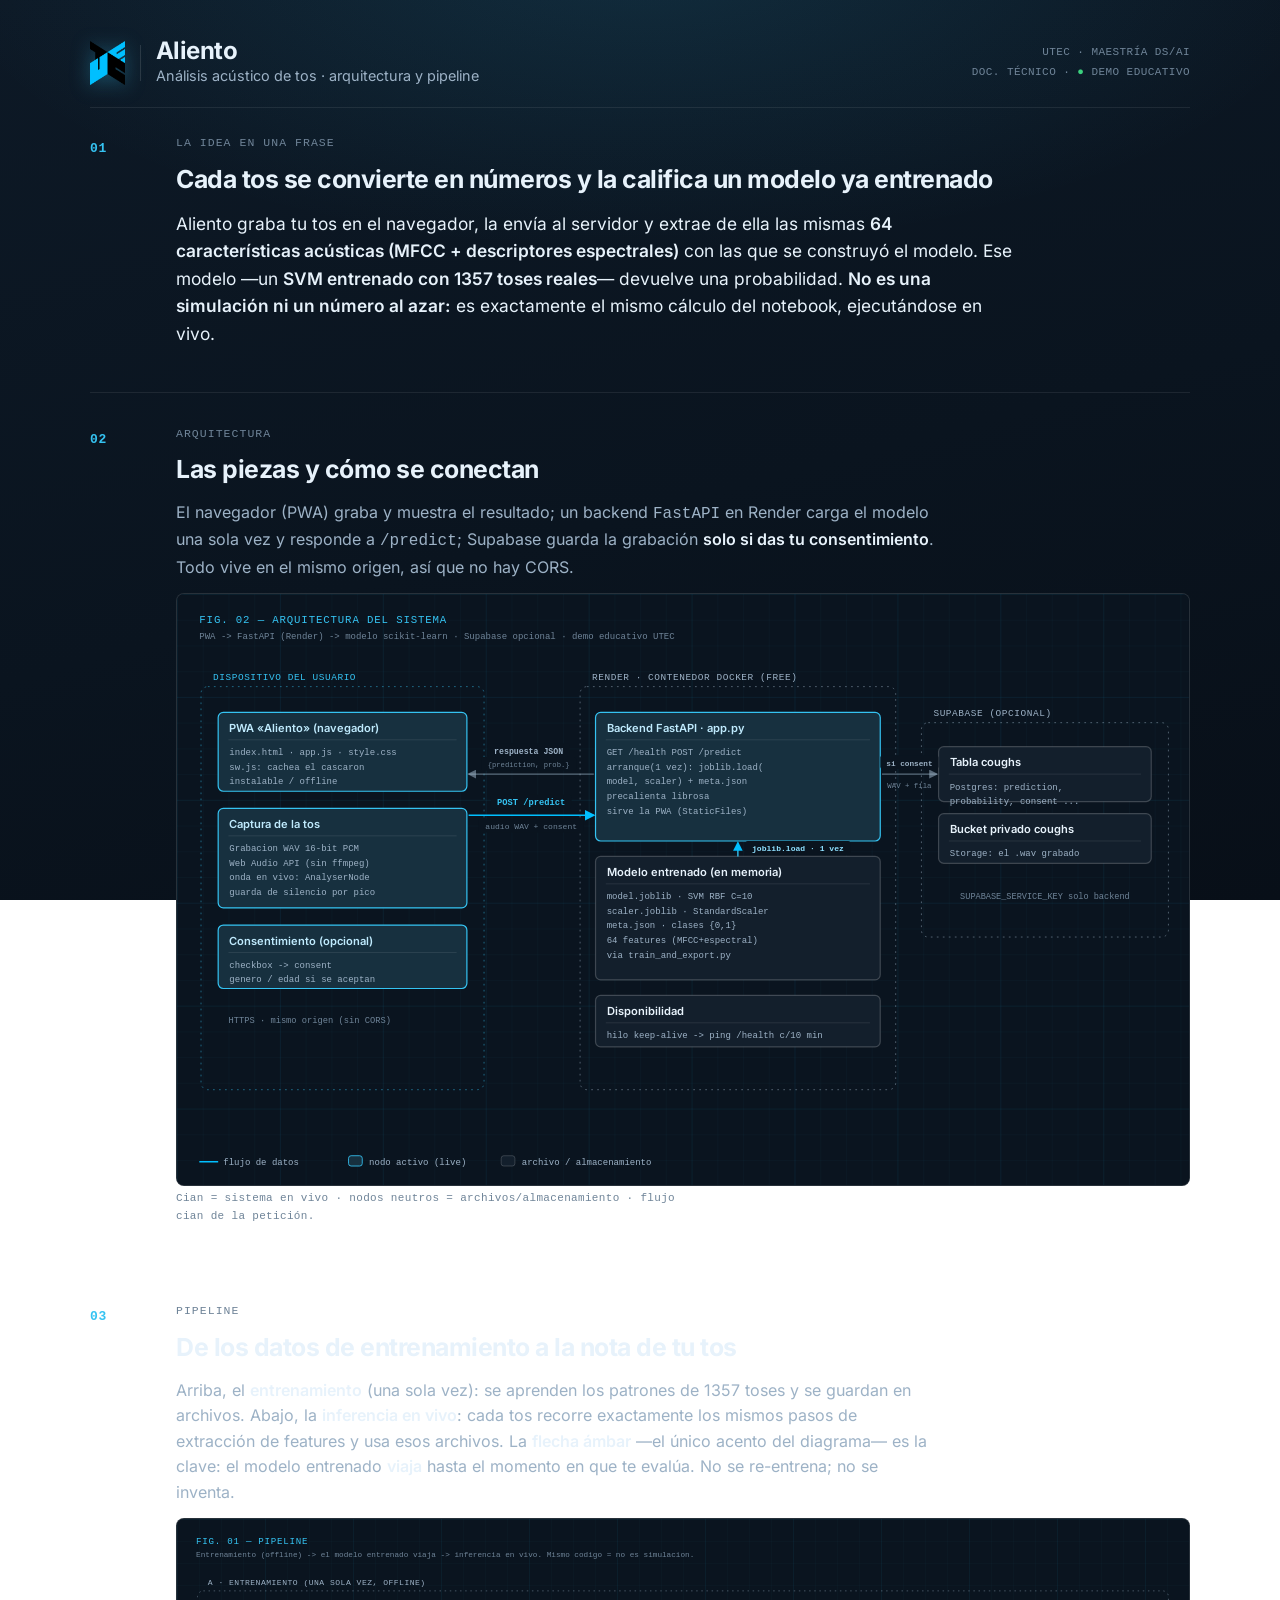
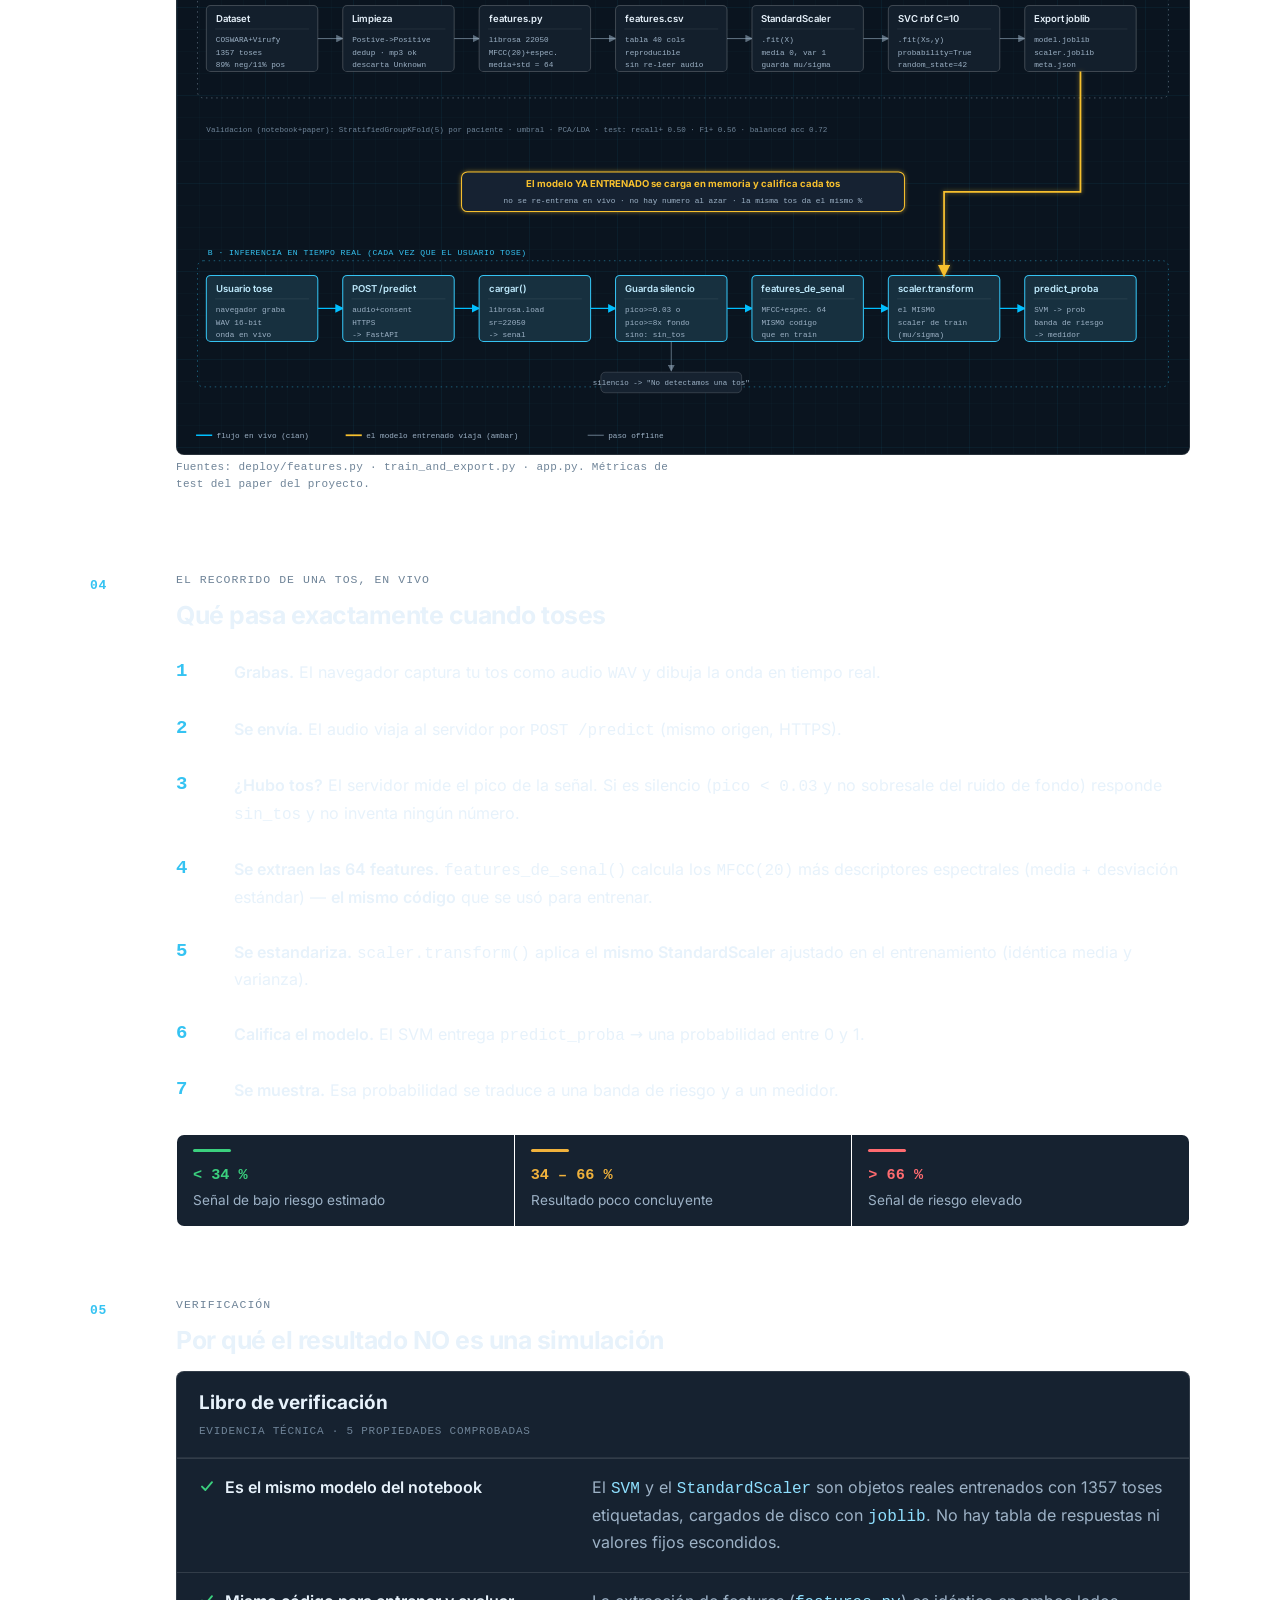
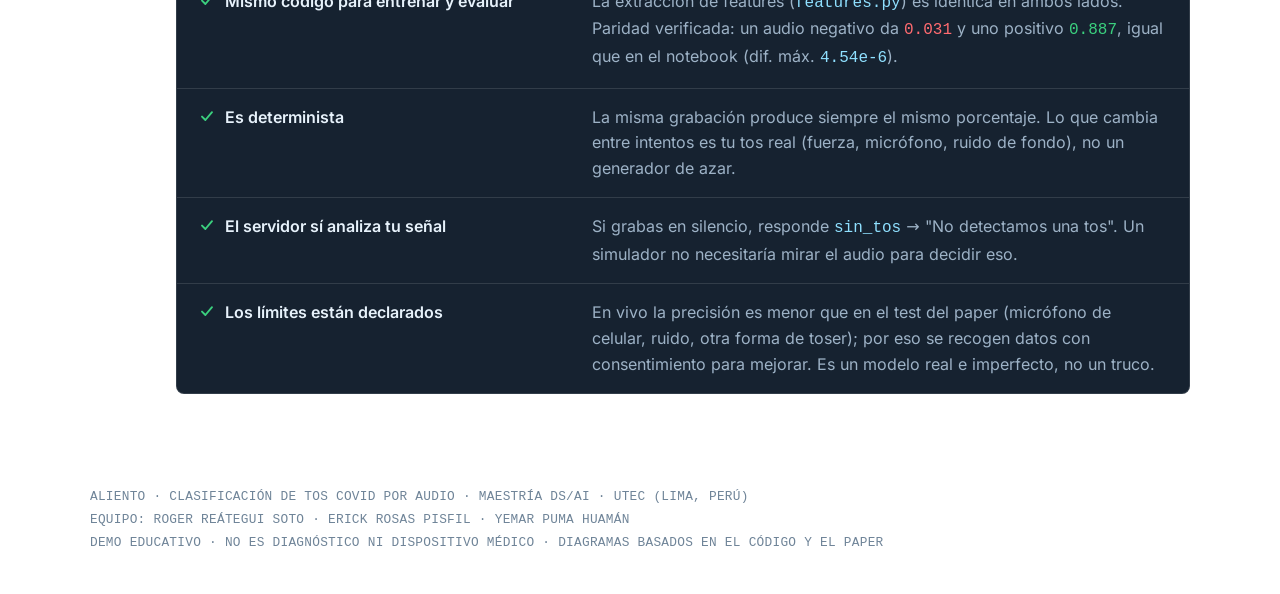
==== commit 01687d37: "Mejorar metricas con features enriquecidas (MFCC + espectral, 64) Se agregan descriptores espectrale" ====
--- a/docs/index.html
+++ b/docs/index.html
@@ -94,7 +94,7 @@
    <div class="kicker">La idea en una frase</div>
    <h2>Cada tos se convierte en números y la califica un modelo ya entrenado</h2>
    <p class="lead">Aliento graba tu tos en el navegador, la envía al servidor y extrae de ella las mismas
-   <b>40 características acústicas (MFCC)</b> con las que se construyó el modelo. Ese modelo —un
+   <b>64 características acústicas (MFCC + descriptores espectrales)</b> con las que se construyó el modelo. Ese modelo —un
    <b>SVM entrenado con 1357 toses reales</b>— devuelve una probabilidad. <b>No es una simulación ni un
    número al azar:</b> es exactamente el mismo cálculo del notebook, ejecutándose en vivo.</p>
   </div>
@@ -108,7 +108,7 @@
    <p class="mut">El navegador (PWA) graba y muestra el resultado; un backend <span class="mono">FastAPI</span>
    en Render carga el modelo una sola vez y responde a <span class="mono">/predict</span>; Supabase guarda
    la grabación <b>solo si das tu consentimiento</b>. Todo vive en el mismo origen, así que no hay CORS.</p>
-   <figure class="fig"><svg xmlns="http://www.w3.org/2000/svg" viewBox="0 0 1180 690" width="1180" height="690"><style>.t{font-family:'Inter',system-ui,'Segoe UI',sans-serif}.m{font-family:ui-monospace,'Cascadia Code','Consolas',monospace}</style><defs><pattern id="gf" width="30" height="30" patternUnits="userSpaceOnUse"><path d="M30 0H0V30" fill="none" stroke="rgba(53,195,242,.06)" stroke-width="1"/></pattern><pattern id="gm" width="120" height="120" patternUnits="userSpaceOnUse"><path d="M120 0H0V120" fill="none" stroke="rgba(0,191,255,.10)" stroke-width="1"/></pattern><filter id="ag" x="-40%" y="-40%" width="180%" height="180%"><feDropShadow dx="0" dy="0" stdDeviation="3" flood-color="#f7c02e" flood-opacity="0.55"/></filter><filter id="cg" x="-40%" y="-40%" width="180%" height="180%"><feDropShadow dx="0" dy="0" stdDeviation="4" flood-color="#35c3f2" flood-opacity="0.25"/></filter><marker id="aMut" viewBox="0 0 10 10" refX="8.5" refY="5" markerWidth="7" markerHeight="7" orient="auto-start-reverse"><path d="M0 0 L10 5 L0 10 z" fill="rgba(157,178,198,.55)"/></marker><marker id="aCy" viewBox="0 0 10 10" refX="8.5" refY="5" markerWidth="7" markerHeight="7" orient="auto-start-reverse"><path d="M0 0 L10 5 L0 10 z" fill="#00bfff"/></marker><marker id="aAm" viewBox="0 0 10 10" refX="8.5" refY="5" markerWidth="7" markerHeight="7" orient="auto-start-reverse"><path d="M0 0 L10 5 L0 10 z" fill="#f7c02e"/></marker></defs><rect x="0" y="0" width="1180" height="690" fill="#0a141f"/><rect x="0" y="0" width="1180" height="690" fill="url(#gf)"/><rect x="0" y="0" width="1180" height="690" fill="url(#gm)"/><text x="26" y="34" class="m" font-size="12.5" letter-spacing="0.08em" fill="#35c3f2">FIG. 02 — ARQUITECTURA DEL SISTEMA</text><text x="26" y="52" class="m" font-size="10.5" fill="#6f8498">PWA -&gt; FastAPI (Render) -&gt; modelo scikit-learn · Supabase opcional · demo educativo UTEC</text><rect x="28" y="108" width="330" height="470" rx="8" fill="none" stroke="#35c3f2" stroke-width="1.1" stroke-dasharray="2 5" opacity="0.5"/><text x="42" y="100" class="m" font-size="11" letter-spacing="0.06em" fill="#35c3f2">DISPOSITIVO DEL USUARIO</text><rect x="470" y="108" width="368" height="470" rx="8" fill="none" stroke="#9db2c6" stroke-width="1.1" stroke-dasharray="2 5" opacity="0.5"/><text x="484" y="100" class="m" font-size="11" letter-spacing="0.06em" fill="#9db2c6">RENDER · CONTENEDOR DOCKER (FREE)</text><rect x="868" y="150" width="288" height="250" rx="8" fill="none" stroke="#9db2c6" stroke-width="1.1" stroke-dasharray="2 5" opacity="0.5"/><text x="882" y="142" class="m" font-size="11" letter-spacing="0.06em" fill="#9db2c6">SUPABASE (OPCIONAL)</text><rect x="48" y="138" width="290" height="92" rx="6" fill="#17303f" stroke="#35c3f2" stroke-width="1.4"/><text x="61" y="161" class="t" font-size="13" font-weight="600" fill="#bfeafd">PWA «Aliento» (navegador)</text><line x1="60" y1="170" x2="326" y2="170" stroke="rgba(255,255,255,.10)"/><text x="61" y="188" class="m" font-size="10.5" fill="#9db2c6">index.html · app.js · style.css</text><text x="61" y="205" class="m" font-size="10.5" fill="#9db2c6">sw.js: cachea el cascaron</text><text x="61" y="222" class="m" font-size="10.5" fill="#9db2c6">instalable / offline</text><rect x="48" y="250" width="290" height="116" rx="6" fill="#17303f" stroke="#35c3f2" stroke-width="1.4"/><text x="61" y="273" class="t" font-size="13" font-weight="600" fill="#bfeafd">Captura de la tos</text><line x1="60" y1="282" x2="326" y2="282" stroke="rgba(255,255,255,.10)"/><text x="61" y="300" class="m" font-size="10.5" fill="#9db2c6">Grabacion WAV 16-bit PCM</text><text x="61" y="317" class="m" font-size="10.5" fill="#9db2c6">Web Audio API (sin ffmpeg)</text><text x="61" y="334" class="m" font-size="10.5" fill="#9db2c6">onda en vivo: AnalyserNode</text><text x="61" y="351" class="m" font-size="10.5" fill="#9db2c6">guarda de silencio por pico</text><rect x="48" y="386" width="290" height="74" rx="6" fill="#17303f" stroke="#35c3f2" stroke-width="1.4"/><text x="61" y="409" class="t" font-size="13" font-weight="600" fill="#bfeafd">Consentimiento (opcional)</text><line x1="60" y1="418" x2="326" y2="418" stroke="rgba(255,255,255,.10)"/><text x="61" y="436" class="m" font-size="10.5" fill="#9db2c6">checkbox -&gt; consent</text><text x="61" y="453" class="m" font-size="10.5" fill="#9db2c6">genero / edad si se aceptan</text><text x="60" y="500" class="m" font-size="10.2" fill="#6f8498">HTTPS · mismo origen (sin CORS)</text><rect x="488" y="138" width="332" height="150" rx="6" fill="#17303f" stroke="#35c3f2" stroke-width="1.4"/><text x="501" y="161" class="t" font-size="13" font-weight="600" fill="#bfeafd">Backend FastAPI · app.py</text><line x1="500" y1="170" x2="808" y2="170" stroke="rgba(255,255,255,.10)"/><text x="501" y="188" class="m" font-size="10.5" fill="#9db2c6">GET /health     POST /predict</text><text x="501" y="205" class="m" font-size="10.5" fill="#9db2c6">arranque(1 vez): joblib.load(</text><text x="501" y="222" class="m" font-size="10.5" fill="#9db2c6">  model, scaler) + meta.json</text><text x="501" y="239" class="m" font-size="10.5" fill="#9db2c6">precalienta librosa</text><text x="501" y="256" class="m" font-size="10.5" fill="#9db2c6">sirve la PWA (StaticFiles)</text><rect x="488" y="306" width="332" height="144" rx="6" fill="#131f2c" stroke="rgba(255,255,255,.20)" stroke-width="1.4"/><text x="501" y="329" class="t" font-size="13" font-weight="600" fill="#e7f2fb">Modelo entrenado (en memoria)</text><line x1="500" y1="338" x2="808" y2="338" stroke="rgba(255,255,255,.10)"/><text x="501" y="356" class="m" font-size="10.5" fill="#9db2c6">model.joblib  · SVM RBF C=10</text><text x="501" y="373" class="m" font-size="10.5" fill="#9db2c6">scaler.joblib · StandardScaler</text><text x="501" y="390" class="m" font-size="10.5" fill="#9db2c6">meta.json · clases {0,1}</text><text x="501" y="407" class="m" font-size="10.5" fill="#9db2c6">40 features MFCC (ver FIG.01)</text><text x="501" y="424" class="m" font-size="10.5" fill="#9db2c6">via train_and_export.py</text><rect x="488" y="468" width="332" height="60" rx="6" fill="#131f2c" stroke="rgba(255,255,255,.20)" stroke-width="1.4"/><text x="501" y="491" class="t" font-size="13" font-weight="600" fill="#e7f2fb">Disponibilidad</text><line x1="500" y1="500" x2="808" y2="500" stroke="rgba(255,255,255,.10)"/><text x="501" y="518" class="m" font-size="10.5" fill="#9db2c6">hilo keep-alive -&gt; ping /health c/10 min</text><rect x="888" y="178" width="248" height="64" rx="6" fill="#131f2c" stroke="rgba(255,255,255,.20)" stroke-width="1.4"/><text x="901" y="201" class="t" font-size="13" font-weight="600" fill="#e7f2fb">Tabla coughs</text><line x1="900" y1="210" x2="1124" y2="210" stroke="rgba(255,255,255,.10)"/><text x="901" y="228" class="m" font-size="10.5" fill="#9db2c6">Postgres: prediction,</text><text x="901" y="245" class="m" font-size="10.5" fill="#9db2c6">probability, consent ...</text><rect x="888" y="256" width="248" height="58" rx="6" fill="#131f2c" stroke="rgba(255,255,255,.20)" stroke-width="1.4"/><text x="901" y="279" class="t" font-size="13" font-weight="600" fill="#e7f2fb">Bucket privado coughs</text><line x1="900" y1="288" x2="1124" y2="288" stroke="rgba(255,255,255,.10)"/><text x="901" y="306" class="m" font-size="10.5" fill="#9db2c6">Storage: el .wav grabado</text><text x="1012" y="356" text-anchor="middle" class="m" font-size="10" fill="#6f8498">SUPABASE_SERVICE_KEY solo backend</text><line x1="340" y1="258" x2="486" y2="258" stroke="#00bfff" stroke-width="1.8" marker-end="url(#aCy)"/><rect x="365.894" y="234" width="94.21199999999999" height="16" rx="3" fill="#0a141f"/><text x="413" y="246" class="m" font-size="10.2" font-weight="600" text-anchor="middle" fill="#35c3f2">POST /predict</text><rect x="351.634" y="262" width="122.732" height="16" rx="3" fill="#0a141f"/><text x="413" y="274" class="m" font-size="9.4" font-weight="400" text-anchor="middle" fill="#6f8498">audio WAV + consent</text><line x1="486" y1="210" x2="340" y2="210" stroke="rgba(157,178,198,.55)" stroke-width="1.5" marker-end="url(#aMut)"/><rect x="362.336" y="174" width="95.328" height="16" rx="3" fill="#0a141f"/><text x="410" y="186" class="m" font-size="9.6" font-weight="600" text-anchor="middle" fill="#9db2c6">respuesta JSON</text><rect x="354.524" y="190" width="110.952" height="16" rx="3" fill="#0a141f"/><text x="410" y="202" class="m" font-size="8.4" font-weight="400" text-anchor="middle" fill="#6f8498">{prediction, prob.}</text><line x1="654" y1="306" x2="654" y2="290" stroke="#35c3f2" stroke-width="1.6" marker-end="url(#aCy)"/><rect x="662.634" y="288" width="122.732" height="16" rx="3" fill="#0a141f"/><text x="724" y="300" class="m" font-size="9.4" font-weight="600" text-anchor="middle" fill="#8fe0ff">joblib.load · 1 vez</text><line x1="822" y1="210" x2="886" y2="210" stroke="rgba(157,178,198,.55)" stroke-width="1.5" marker-end="url(#aMut)"/><rect x="820.1" y="188" width="67.8" height="16" rx="3" fill="#0a141f"/><text x="854" y="200" class="m" font-size="9" font-weight="600" text-anchor="middle" fill="#9db2c6">si consent</text><text x="854" y="226" text-anchor="middle" class="m" font-size="8.6" fill="#6f8498">WAV + fila</text><line x1="26" y1="662" x2="48" y2="662" stroke="#00bfff" stroke-width="2"/><text x="54" y="666" class="m" font-size="10.5" fill="#9db2c6">flujo de datos</text><rect x="200" y="655" width="16" height="12" rx="3" fill="#17303f" stroke="#35c3f2"/><text x="224" y="666" class="m" font-size="10.5" fill="#9db2c6">nodo activo (live)</text><rect x="378" y="655" width="16" height="12" rx="3" fill="#131f2c" stroke="rgba(255,255,255,.20)"/><text x="402" y="666" class="m" font-size="10.5" fill="#9db2c6">archivo / almacenamiento</text></svg></figure>
+   <figure class="fig"><svg xmlns="http://www.w3.org/2000/svg" viewBox="0 0 1180 690" width="1180" height="690"><style>.t{font-family:'Inter',system-ui,'Segoe UI',sans-serif}.m{font-family:ui-monospace,'Cascadia Code','Consolas',monospace}</style><defs><pattern id="gf" width="30" height="30" patternUnits="userSpaceOnUse"><path d="M30 0H0V30" fill="none" stroke="rgba(53,195,242,.06)" stroke-width="1"/></pattern><pattern id="gm" width="120" height="120" patternUnits="userSpaceOnUse"><path d="M120 0H0V120" fill="none" stroke="rgba(0,191,255,.10)" stroke-width="1"/></pattern><filter id="ag" x="-40%" y="-40%" width="180%" height="180%"><feDropShadow dx="0" dy="0" stdDeviation="3" flood-color="#f7c02e" flood-opacity="0.55"/></filter><filter id="cg" x="-40%" y="-40%" width="180%" height="180%"><feDropShadow dx="0" dy="0" stdDeviation="4" flood-color="#35c3f2" flood-opacity="0.25"/></filter><marker id="aMut" viewBox="0 0 10 10" refX="8.5" refY="5" markerWidth="7" markerHeight="7" orient="auto-start-reverse"><path d="M0 0 L10 5 L0 10 z" fill="rgba(157,178,198,.55)"/></marker><marker id="aCy" viewBox="0 0 10 10" refX="8.5" refY="5" markerWidth="7" markerHeight="7" orient="auto-start-reverse"><path d="M0 0 L10 5 L0 10 z" fill="#00bfff"/></marker><marker id="aAm" viewBox="0 0 10 10" refX="8.5" refY="5" markerWidth="7" markerHeight="7" orient="auto-start-reverse"><path d="M0 0 L10 5 L0 10 z" fill="#f7c02e"/></marker></defs><rect x="0" y="0" width="1180" height="690" fill="#0a141f"/><rect x="0" y="0" width="1180" height="690" fill="url(#gf)"/><rect x="0" y="0" width="1180" height="690" fill="url(#gm)"/><text x="26" y="34" class="m" font-size="12.5" letter-spacing="0.08em" fill="#35c3f2">FIG. 02 — ARQUITECTURA DEL SISTEMA</text><text x="26" y="52" class="m" font-size="10.5" fill="#6f8498">PWA -&gt; FastAPI (Render) -&gt; modelo scikit-learn · Supabase opcional · demo educativo UTEC</text><rect x="28" y="108" width="330" height="470" rx="8" fill="none" stroke="#35c3f2" stroke-width="1.1" stroke-dasharray="2 5" opacity="0.5"/><text x="42" y="100" class="m" font-size="11" letter-spacing="0.06em" fill="#35c3f2">DISPOSITIVO DEL USUARIO</text><rect x="470" y="108" width="368" height="470" rx="8" fill="none" stroke="#9db2c6" stroke-width="1.1" stroke-dasharray="2 5" opacity="0.5"/><text x="484" y="100" class="m" font-size="11" letter-spacing="0.06em" fill="#9db2c6">RENDER · CONTENEDOR DOCKER (FREE)</text><rect x="868" y="150" width="288" height="250" rx="8" fill="none" stroke="#9db2c6" stroke-width="1.1" stroke-dasharray="2 5" opacity="0.5"/><text x="882" y="142" class="m" font-size="11" letter-spacing="0.06em" fill="#9db2c6">SUPABASE (OPCIONAL)</text><rect x="48" y="138" width="290" height="92" rx="6" fill="#17303f" stroke="#35c3f2" stroke-width="1.4"/><text x="61" y="161" class="t" font-size="13" font-weight="600" fill="#bfeafd">PWA «Aliento» (navegador)</text><line x1="60" y1="170" x2="326" y2="170" stroke="rgba(255,255,255,.10)"/><text x="61" y="188" class="m" font-size="10.5" fill="#9db2c6">index.html · app.js · style.css</text><text x="61" y="205" class="m" font-size="10.5" fill="#9db2c6">sw.js: cachea el cascaron</text><text x="61" y="222" class="m" font-size="10.5" fill="#9db2c6">instalable / offline</text><rect x="48" y="250" width="290" height="116" rx="6" fill="#17303f" stroke="#35c3f2" stroke-width="1.4"/><text x="61" y="273" class="t" font-size="13" font-weight="600" fill="#bfeafd">Captura de la tos</text><line x1="60" y1="282" x2="326" y2="282" stroke="rgba(255,255,255,.10)"/><text x="61" y="300" class="m" font-size="10.5" fill="#9db2c6">Grabacion WAV 16-bit PCM</text><text x="61" y="317" class="m" font-size="10.5" fill="#9db2c6">Web Audio API (sin ffmpeg)</text><text x="61" y="334" class="m" font-size="10.5" fill="#9db2c6">onda en vivo: AnalyserNode</text><text x="61" y="351" class="m" font-size="10.5" fill="#9db2c6">guarda de silencio por pico</text><rect x="48" y="386" width="290" height="74" rx="6" fill="#17303f" stroke="#35c3f2" stroke-width="1.4"/><text x="61" y="409" class="t" font-size="13" font-weight="600" fill="#bfeafd">Consentimiento (opcional)</text><line x1="60" y1="418" x2="326" y2="418" stroke="rgba(255,255,255,.10)"/><text x="61" y="436" class="m" font-size="10.5" fill="#9db2c6">checkbox -&gt; consent</text><text x="61" y="453" class="m" font-size="10.5" fill="#9db2c6">genero / edad si se aceptan</text><text x="60" y="500" class="m" font-size="10.2" fill="#6f8498">HTTPS · mismo origen (sin CORS)</text><rect x="488" y="138" width="332" height="150" rx="6" fill="#17303f" stroke="#35c3f2" stroke-width="1.4"/><text x="501" y="161" class="t" font-size="13" font-weight="600" fill="#bfeafd">Backend FastAPI · app.py</text><line x1="500" y1="170" x2="808" y2="170" stroke="rgba(255,255,255,.10)"/><text x="501" y="188" class="m" font-size="10.5" fill="#9db2c6">GET /health     POST /predict</text><text x="501" y="205" class="m" font-size="10.5" fill="#9db2c6">arranque(1 vez): joblib.load(</text><text x="501" y="222" class="m" font-size="10.5" fill="#9db2c6">  model, scaler) + meta.json</text><text x="501" y="239" class="m" font-size="10.5" fill="#9db2c6">precalienta librosa</text><text x="501" y="256" class="m" font-size="10.5" fill="#9db2c6">sirve la PWA (StaticFiles)</text><rect x="488" y="306" width="332" height="144" rx="6" fill="#131f2c" stroke="rgba(255,255,255,.20)" stroke-width="1.4"/><text x="501" y="329" class="t" font-size="13" font-weight="600" fill="#e7f2fb">Modelo entrenado (en memoria)</text><line x1="500" y1="338" x2="808" y2="338" stroke="rgba(255,255,255,.10)"/><text x="501" y="356" class="m" font-size="10.5" fill="#9db2c6">model.joblib  · SVM RBF C=10</text><text x="501" y="373" class="m" font-size="10.5" fill="#9db2c6">scaler.joblib · StandardScaler</text><text x="501" y="390" class="m" font-size="10.5" fill="#9db2c6">meta.json · clases {0,1}</text><text x="501" y="407" class="m" font-size="10.5" fill="#9db2c6">64 features (MFCC+espectral)</text><text x="501" y="424" class="m" font-size="10.5" fill="#9db2c6">via train_and_export.py</text><rect x="488" y="468" width="332" height="60" rx="6" fill="#131f2c" stroke="rgba(255,255,255,.20)" stroke-width="1.4"/><text x="501" y="491" class="t" font-size="13" font-weight="600" fill="#e7f2fb">Disponibilidad</text><line x1="500" y1="500" x2="808" y2="500" stroke="rgba(255,255,255,.10)"/><text x="501" y="518" class="m" font-size="10.5" fill="#9db2c6">hilo keep-alive -&gt; ping /health c/10 min</text><rect x="888" y="178" width="248" height="64" rx="6" fill="#131f2c" stroke="rgba(255,255,255,.20)" stroke-width="1.4"/><text x="901" y="201" class="t" font-size="13" font-weight="600" fill="#e7f2fb">Tabla coughs</text><line x1="900" y1="210" x2="1124" y2="210" stroke="rgba(255,255,255,.10)"/><text x="901" y="228" class="m" font-size="10.5" fill="#9db2c6">Postgres: prediction,</text><text x="901" y="245" class="m" font-size="10.5" fill="#9db2c6">probability, consent ...</text><rect x="888" y="256" width="248" height="58" rx="6" fill="#131f2c" stroke="rgba(255,255,255,.20)" stroke-width="1.4"/><text x="901" y="279" class="t" font-size="13" font-weight="600" fill="#e7f2fb">Bucket privado coughs</text><line x1="900" y1="288" x2="1124" y2="288" stroke="rgba(255,255,255,.10)"/><text x="901" y="306" class="m" font-size="10.5" fill="#9db2c6">Storage: el .wav grabado</text><text x="1012" y="356" text-anchor="middle" class="m" font-size="10" fill="#6f8498">SUPABASE_SERVICE_KEY solo backend</text><line x1="340" y1="258" x2="486" y2="258" stroke="#00bfff" stroke-width="1.8" marker-end="url(#aCy)"/><rect x="365.894" y="234" width="94.21199999999999" height="16" rx="3" fill="#0a141f"/><text x="413" y="246" class="m" font-size="10.2" font-weight="600" text-anchor="middle" fill="#35c3f2">POST /predict</text><rect x="351.634" y="262" width="122.732" height="16" rx="3" fill="#0a141f"/><text x="413" y="274" class="m" font-size="9.4" font-weight="400" text-anchor="middle" fill="#6f8498">audio WAV + consent</text><line x1="486" y1="210" x2="340" y2="210" stroke="rgba(157,178,198,.55)" stroke-width="1.5" marker-end="url(#aMut)"/><rect x="362.336" y="174" width="95.328" height="16" rx="3" fill="#0a141f"/><text x="410" y="186" class="m" font-size="9.6" font-weight="600" text-anchor="middle" fill="#9db2c6">respuesta JSON</text><rect x="354.524" y="190" width="110.952" height="16" rx="3" fill="#0a141f"/><text x="410" y="202" class="m" font-size="8.4" font-weight="400" text-anchor="middle" fill="#6f8498">{prediction, prob.}</text><line x1="654" y1="306" x2="654" y2="290" stroke="#35c3f2" stroke-width="1.6" marker-end="url(#aCy)"/><rect x="662.634" y="288" width="122.732" height="16" rx="3" fill="#0a141f"/><text x="724" y="300" class="m" font-size="9.4" font-weight="600" text-anchor="middle" fill="#8fe0ff">joblib.load · 1 vez</text><line x1="822" y1="210" x2="886" y2="210" stroke="rgba(157,178,198,.55)" stroke-width="1.5" marker-end="url(#aMut)"/><rect x="820.1" y="188" width="67.8" height="16" rx="3" fill="#0a141f"/><text x="854" y="200" class="m" font-size="9" font-weight="600" text-anchor="middle" fill="#9db2c6">si consent</text><text x="854" y="226" text-anchor="middle" class="m" font-size="8.6" fill="#6f8498">WAV + fila</text><line x1="26" y1="662" x2="48" y2="662" stroke="#00bfff" stroke-width="2"/><text x="54" y="666" class="m" font-size="10.5" fill="#9db2c6">flujo de datos</text><rect x="200" y="655" width="16" height="12" rx="3" fill="#17303f" stroke="#35c3f2"/><text x="224" y="666" class="m" font-size="10.5" fill="#9db2c6">nodo activo (live)</text><rect x="378" y="655" width="16" height="12" rx="3" fill="#131f2c" stroke="rgba(255,255,255,.20)"/><text x="402" y="666" class="m" font-size="10.5" fill="#9db2c6">archivo / almacenamiento</text></svg></figure>
    <p class="figcap">Cian = sistema en vivo · nodos neutros = archivos/almacenamiento · flujo cian de la petición.</p>
   </div>
  </section>
@@ -122,7 +122,7 @@
    guardan en archivos. Abajo, la <b>inferencia en vivo</b>: cada tos recorre exactamente los mismos pasos
    de extracción de features y usa esos archivos. La <b>flecha ámbar</b> —el único acento del diagrama— es la
    clave: el modelo entrenado <b>viaja</b> hasta el momento en que te evalúa. No se re-entrena; no se inventa.</p>
-   <figure class="fig"><svg xmlns="http://www.w3.org/2000/svg" viewBox="0 0 1380 730" width="1380" height="730"><style>.t{font-family:'Inter',system-ui,'Segoe UI',sans-serif}.m{font-family:ui-monospace,'Cascadia Code','Consolas',monospace}</style><defs><pattern id="gf" width="30" height="30" patternUnits="userSpaceOnUse"><path d="M30 0H0V30" fill="none" stroke="rgba(53,195,242,.06)" stroke-width="1"/></pattern><pattern id="gm" width="120" height="120" patternUnits="userSpaceOnUse"><path d="M120 0H0V120" fill="none" stroke="rgba(0,191,255,.10)" stroke-width="1"/></pattern><filter id="ag" x="-40%" y="-40%" width="180%" height="180%"><feDropShadow dx="0" dy="0" stdDeviation="3" flood-color="#f7c02e" flood-opacity="0.55"/></filter><filter id="cg" x="-40%" y="-40%" width="180%" height="180%"><feDropShadow dx="0" dy="0" stdDeviation="4" flood-color="#35c3f2" flood-opacity="0.25"/></filter><marker id="aMut" viewBox="0 0 10 10" refX="8.5" refY="5" markerWidth="7" markerHeight="7" orient="auto-start-reverse"><path d="M0 0 L10 5 L0 10 z" fill="rgba(157,178,198,.55)"/></marker><marker id="aCy" viewBox="0 0 10 10" refX="8.5" refY="5" markerWidth="7" markerHeight="7" orient="auto-start-reverse"><path d="M0 0 L10 5 L0 10 z" fill="#00bfff"/></marker><marker id="aAm" viewBox="0 0 10 10" refX="8.5" refY="5" markerWidth="7" markerHeight="7" orient="auto-start-reverse"><path d="M0 0 L10 5 L0 10 z" fill="#f7c02e"/></marker></defs><rect x="0" y="0" width="1380" height="730" fill="#0a141f"/><rect x="0" y="0" width="1380" height="730" fill="url(#gf)"/><rect x="0" y="0" width="1380" height="730" fill="url(#gm)"/><text x="26" y="34" class="m" font-size="12.5" letter-spacing="0.08em" fill="#35c3f2">FIG. 01 — PIPELINE</text><text x="26" y="52" class="m" font-size="10.5" fill="#6f8498">Entrenamiento (offline) -&gt; el modelo entrenado viaja -&gt; inferencia en vivo. Mismo codigo = no es simulacion.</text><rect x="28" y="98" width="1324" height="146" rx="8" fill="none" stroke="#9db2c6" stroke-width="1.1" stroke-dasharray="2 5" opacity="0.5"/><text x="42" y="90" class="m" font-size="11" letter-spacing="0.06em" fill="#9db2c6">A · ENTRENAMIENTO (UNA SOLA VEZ, OFFLINE)</text><rect x="40" y="118" width="152" height="90" rx="6" fill="#131f2c" stroke="rgba(255,255,255,.20)" stroke-width="1.4"/><text x="53" y="141" class="t" font-size="13" font-weight="600" fill="#e7f2fb">Dataset</text><line x1="52" y1="150" x2="180" y2="150" stroke="rgba(255,255,255,.10)"/><text x="53" y="168" class="m" font-size="10.5" fill="#9db2c6">COSWARA+Virufy</text><text x="53" y="185" class="m" font-size="10.5" fill="#9db2c6">1357 toses</text><text x="53" y="202" class="m" font-size="10.5" fill="#9db2c6">89% neg/11% pos</text><line x1="192" y1="163.0" x2="226" y2="163.0" stroke="rgba(157,178,198,.55)" stroke-width="1.5" marker-end="url(#aMut)"/><rect x="226" y="118" width="152" height="90" rx="6" fill="#131f2c" stroke="rgba(255,255,255,.20)" stroke-width="1.4"/><text x="239" y="141" class="t" font-size="13" font-weight="600" fill="#e7f2fb">Limpieza</text><line x1="238" y1="150" x2="366" y2="150" stroke="rgba(255,255,255,.10)"/><text x="239" y="168" class="m" font-size="10.5" fill="#9db2c6">Postive-&gt;Positive</text><text x="239" y="185" class="m" font-size="10.5" fill="#9db2c6">dedup · mp3 ok</text><text x="239" y="202" class="m" font-size="10.5" fill="#9db2c6">descarta Unknown</text><line x1="378" y1="163.0" x2="412" y2="163.0" stroke="rgba(157,178,198,.55)" stroke-width="1.5" marker-end="url(#aMut)"/><rect x="412" y="118" width="152" height="90" rx="6" fill="#131f2c" stroke="rgba(255,255,255,.20)" stroke-width="1.4"/><text x="425" y="141" class="t" font-size="13" font-weight="600" fill="#e7f2fb">features.py</text><line x1="424" y1="150" x2="552" y2="150" stroke="rgba(255,255,255,.10)"/><text x="425" y="168" class="m" font-size="10.5" fill="#9db2c6">librosa 22050</text><text x="425" y="185" class="m" font-size="10.5" fill="#9db2c6">MFCC n_mfcc=20</text><text x="425" y="202" class="m" font-size="10.5" fill="#9db2c6">media+std = 40</text><line x1="564" y1="163.0" x2="598" y2="163.0" stroke="rgba(157,178,198,.55)" stroke-width="1.5" marker-end="url(#aMut)"/><rect x="598" y="118" width="152" height="90" rx="6" fill="#131f2c" stroke="rgba(255,255,255,.20)" stroke-width="1.4"/><text x="611" y="141" class="t" font-size="13" font-weight="600" fill="#e7f2fb">features.csv</text><line x1="610" y1="150" x2="738" y2="150" stroke="rgba(255,255,255,.10)"/><text x="611" y="168" class="m" font-size="10.5" fill="#9db2c6">tabla 40 cols</text><text x="611" y="185" class="m" font-size="10.5" fill="#9db2c6">reproducible</text><text x="611" y="202" class="m" font-size="10.5" fill="#9db2c6">sin re-leer audio</text><line x1="750" y1="163.0" x2="784" y2="163.0" stroke="rgba(157,178,198,.55)" stroke-width="1.5" marker-end="url(#aMut)"/><rect x="784" y="118" width="152" height="90" rx="6" fill="#131f2c" stroke="rgba(255,255,255,.20)" stroke-width="1.4"/><text x="797" y="141" class="t" font-size="13" font-weight="600" fill="#e7f2fb">StandardScaler</text><line x1="796" y1="150" x2="924" y2="150" stroke="rgba(255,255,255,.10)"/><text x="797" y="168" class="m" font-size="10.5" fill="#9db2c6">.fit(X)</text><text x="797" y="185" class="m" font-size="10.5" fill="#9db2c6">media 0, var 1</text><text x="797" y="202" class="m" font-size="10.5" fill="#9db2c6">guarda mu/sigma</text><line x1="936" y1="163.0" x2="970" y2="163.0" stroke="rgba(157,178,198,.55)" stroke-width="1.5" marker-end="url(#aMut)"/><rect x="970" y="118" width="152" height="90" rx="6" fill="#131f2c" stroke="rgba(255,255,255,.20)" stroke-width="1.4"/><text x="983" y="141" class="t" font-size="13" font-weight="600" fill="#e7f2fb">SVC rbf C=10</text><line x1="982" y1="150" x2="1110" y2="150" stroke="rgba(255,255,255,.10)"/><text x="983" y="168" class="m" font-size="10.5" fill="#9db2c6">.fit(Xs,y)</text><text x="983" y="185" class="m" font-size="10.5" fill="#9db2c6">probability=True</text><text x="983" y="202" class="m" font-size="10.5" fill="#9db2c6">random_state=42</text><line x1="1122" y1="163.0" x2="1156" y2="163.0" stroke="rgba(157,178,198,.55)" stroke-width="1.5" marker-end="url(#aMut)"/><rect x="1156" y="118" width="152" height="90" rx="6" fill="#131f2c" stroke="rgba(255,255,255,.20)" stroke-width="1.4"/><text x="1169" y="141" class="t" font-size="13" font-weight="600" fill="#e7f2fb">Export joblib</text><line x1="1168" y1="150" x2="1296" y2="150" stroke="rgba(255,255,255,.10)"/><text x="1169" y="168" class="m" font-size="10.5" fill="#9db2c6">model.joblib</text><text x="1169" y="185" class="m" font-size="10.5" fill="#9db2c6">scaler.joblib</text><text x="1169" y="202" class="m" font-size="10.5" fill="#9db2c6">meta.json</text><text x="40" y="290" class="m" font-size="10.4" fill="#6f8498">Validacion (notebook+paper): StratifiedGroupKFold(5) por paciente · umbral · PCA/LDA · test: recall+ 0.50 · F1+ 0.56 · balanced acc 0.72</text><rect x="28" y="466" width="1324" height="172" rx="8" fill="none" stroke="#35c3f2" stroke-width="1.1" stroke-dasharray="2 5" opacity="0.5"/><text x="42" y="458" class="m" font-size="11" letter-spacing="0.06em" fill="#35c3f2">B · INFERENCIA EN TIEMPO REAL (CADA VEZ QUE EL USUARIO TOSE)</text><rect x="40" y="486" width="152" height="90" rx="6" fill="#17303f" stroke="#35c3f2" stroke-width="1.4"/><text x="53" y="509" class="t" font-size="13" font-weight="600" fill="#bfeafd">Usuario tose</text><line x1="52" y1="518" x2="180" y2="518" stroke="rgba(255,255,255,.10)"/><text x="53" y="536" class="m" font-size="10.5" fill="#9db2c6">navegador graba</text><text x="53" y="553" class="m" font-size="10.5" fill="#9db2c6">WAV 16-bit</text><text x="53" y="570" class="m" font-size="10.5" fill="#9db2c6">onda en vivo</text><line x1="192" y1="531.0" x2="226" y2="531.0" stroke="#00bfff" stroke-width="1.7" marker-end="url(#aCy)"/><rect x="226" y="486" width="152" height="90" rx="6" fill="#17303f" stroke="#35c3f2" stroke-width="1.4"/><text x="239" y="509" class="t" font-size="13" font-weight="600" fill="#bfeafd">POST /predict</text><line x1="238" y1="518" x2="366" y2="518" stroke="rgba(255,255,255,.10)"/><text x="239" y="536" class="m" font-size="10.5" fill="#9db2c6">audio+consent</text><text x="239" y="553" class="m" font-size="10.5" fill="#9db2c6">HTTPS</text><text x="239" y="570" class="m" font-size="10.5" fill="#9db2c6">-&gt; FastAPI</text><line x1="378" y1="531.0" x2="412" y2="531.0" stroke="#00bfff" stroke-width="1.7" marker-end="url(#aCy)"/><rect x="412" y="486" width="152" height="90" rx="6" fill="#17303f" stroke="#35c3f2" stroke-width="1.4"/><text x="425" y="509" class="t" font-size="13" font-weight="600" fill="#bfeafd">cargar()</text><line x1="424" y1="518" x2="552" y2="518" stroke="rgba(255,255,255,.10)"/><text x="425" y="536" class="m" font-size="10.5" fill="#9db2c6">librosa.load</text><text x="425" y="553" class="m" font-size="10.5" fill="#9db2c6">sr=22050</text><text x="425" y="570" class="m" font-size="10.5" fill="#9db2c6">-&gt; senal</text><line x1="564" y1="531.0" x2="598" y2="531.0" stroke="#00bfff" stroke-width="1.7" marker-end="url(#aCy)"/><rect x="598" y="486" width="152" height="90" rx="6" fill="#17303f" stroke="#35c3f2" stroke-width="1.4"/><text x="611" y="509" class="t" font-size="13" font-weight="600" fill="#bfeafd">Guarda silencio</text><line x1="610" y1="518" x2="738" y2="518" stroke="rgba(255,255,255,.10)"/><text x="611" y="536" class="m" font-size="10.5" fill="#9db2c6">pico&gt;=0.03 o</text><text x="611" y="553" class="m" font-size="10.5" fill="#9db2c6">pico&gt;=8x fondo</text><text x="611" y="570" class="m" font-size="10.5" fill="#9db2c6">sino: sin_tos</text><line x1="750" y1="531.0" x2="784" y2="531.0" stroke="#00bfff" stroke-width="1.7" marker-end="url(#aCy)"/><rect x="784" y="486" width="152" height="90" rx="6" fill="#17303f" stroke="#35c3f2" stroke-width="1.4"/><text x="797" y="509" class="t" font-size="13" font-weight="600" fill="#bfeafd">features_de_senal</text><line x1="796" y1="518" x2="924" y2="518" stroke="rgba(255,255,255,.10)"/><text x="797" y="536" class="m" font-size="10.5" fill="#9db2c6">MFCC(20) -&gt; 40</text><text x="797" y="553" class="m" font-size="10.5" fill="#9db2c6">MISMO codigo</text><text x="797" y="570" class="m" font-size="10.5" fill="#9db2c6">que en train</text><line x1="936" y1="531.0" x2="970" y2="531.0" stroke="#00bfff" stroke-width="1.7" marker-end="url(#aCy)"/><rect x="970" y="486" width="152" height="90" rx="6" fill="#17303f" stroke="#35c3f2" stroke-width="1.4"/><text x="983" y="509" class="t" font-size="13" font-weight="600" fill="#bfeafd">scaler.transform</text><line x1="982" y1="518" x2="1110" y2="518" stroke="rgba(255,255,255,.10)"/><text x="983" y="536" class="m" font-size="10.5" fill="#9db2c6">el MISMO</text><text x="983" y="553" class="m" font-size="10.5" fill="#9db2c6">scaler de train</text><text x="983" y="570" class="m" font-size="10.5" fill="#9db2c6">(mu/sigma)</text><line x1="1122" y1="531.0" x2="1156" y2="531.0" stroke="#00bfff" stroke-width="1.7" marker-end="url(#aCy)"/><rect x="1156" y="486" width="152" height="90" rx="6" fill="#17303f" stroke="#35c3f2" stroke-width="1.4"/><text x="1169" y="509" class="t" font-size="13" font-weight="600" fill="#bfeafd">predict_proba</text><line x1="1168" y1="518" x2="1296" y2="518" stroke="rgba(255,255,255,.10)"/><text x="1169" y="536" class="m" font-size="10.5" fill="#9db2c6">SVM -&gt; prob</text><text x="1169" y="553" class="m" font-size="10.5" fill="#9db2c6">banda de riesgo</text><text x="1169" y="570" class="m" font-size="10.5" fill="#9db2c6">-&gt; medidor</text><line x1="674.0" y1="576" x2="674.0" y2="616" stroke="rgba(157,178,198,.55)" stroke-width="1.4" marker-end="url(#aMut)"/><rect x="578.0" y="618" width="192" height="28" rx="6" fill="#162230" stroke="rgba(255,255,255,.20)"/><text x="674.0" y="636" text-anchor="middle" class="m" font-size="10.2" fill="#9db2c6">silencio -> "No detectamos una tos"</text><path d="M 1232.0 208 L 1232.0 372 L 1046.0 372 L 1046.0 486" fill="none" stroke="#f7c02e" stroke-width="2.4" marker-end="url(#aAm)" filter="url(#ag)"/><rect x="388" y="345" width="604" height="54" rx="8" fill="#162230" stroke="#f7c02e" stroke-width="1.4" filter="url(#ag)"/><text x="690.0" y="366" text-anchor="middle" class="t" font-size="13" font-weight="700" fill="#f7c02e">El modelo YA ENTRENADO se carga en memoria y califica cada tos</text><text x="690.0" y="387" text-anchor="middle" class="m" font-size="10.6" fill="#9db2c6">no se re-entrena en vivo · no hay numero al azar · la misma tos da el mismo %</text><line x1="26" y1="704" x2="48" y2="704" stroke="#00bfff" stroke-width="2"/><text x="54" y="708" class="m" font-size="10.5" fill="#9db2c6">flujo en vivo (cian)</text><line x1="230" y1="704" x2="252" y2="704" stroke="#f7c02e" stroke-width="2.4"/><text x="258" y="708" class="m" font-size="10.5" fill="#9db2c6">el modelo entrenado viaja (ambar)</text><line x1="560" y1="704" x2="582" y2="704" stroke="rgba(157,178,198,.55)" stroke-width="1.6"/><text x="588" y="708" class="m" font-size="10.5" fill="#9db2c6">paso offline</text></svg></figure>
+   <figure class="fig"><svg xmlns="http://www.w3.org/2000/svg" viewBox="0 0 1380 730" width="1380" height="730"><style>.t{font-family:'Inter',system-ui,'Segoe UI',sans-serif}.m{font-family:ui-monospace,'Cascadia Code','Consolas',monospace}</style><defs><pattern id="gf" width="30" height="30" patternUnits="userSpaceOnUse"><path d="M30 0H0V30" fill="none" stroke="rgba(53,195,242,.06)" stroke-width="1"/></pattern><pattern id="gm" width="120" height="120" patternUnits="userSpaceOnUse"><path d="M120 0H0V120" fill="none" stroke="rgba(0,191,255,.10)" stroke-width="1"/></pattern><filter id="ag" x="-40%" y="-40%" width="180%" height="180%"><feDropShadow dx="0" dy="0" stdDeviation="3" flood-color="#f7c02e" flood-opacity="0.55"/></filter><filter id="cg" x="-40%" y="-40%" width="180%" height="180%"><feDropShadow dx="0" dy="0" stdDeviation="4" flood-color="#35c3f2" flood-opacity="0.25"/></filter><marker id="aMut" viewBox="0 0 10 10" refX="8.5" refY="5" markerWidth="7" markerHeight="7" orient="auto-start-reverse"><path d="M0 0 L10 5 L0 10 z" fill="rgba(157,178,198,.55)"/></marker><marker id="aCy" viewBox="0 0 10 10" refX="8.5" refY="5" markerWidth="7" markerHeight="7" orient="auto-start-reverse"><path d="M0 0 L10 5 L0 10 z" fill="#00bfff"/></marker><marker id="aAm" viewBox="0 0 10 10" refX="8.5" refY="5" markerWidth="7" markerHeight="7" orient="auto-start-reverse"><path d="M0 0 L10 5 L0 10 z" fill="#f7c02e"/></marker></defs><rect x="0" y="0" width="1380" height="730" fill="#0a141f"/><rect x="0" y="0" width="1380" height="730" fill="url(#gf)"/><rect x="0" y="0" width="1380" height="730" fill="url(#gm)"/><text x="26" y="34" class="m" font-size="12.5" letter-spacing="0.08em" fill="#35c3f2">FIG. 01 — PIPELINE</text><text x="26" y="52" class="m" font-size="10.5" fill="#6f8498">Entrenamiento (offline) -&gt; el modelo entrenado viaja -&gt; inferencia en vivo. Mismo codigo = no es simulacion.</text><rect x="28" y="98" width="1324" height="146" rx="8" fill="none" stroke="#9db2c6" stroke-width="1.1" stroke-dasharray="2 5" opacity="0.5"/><text x="42" y="90" class="m" font-size="11" letter-spacing="0.06em" fill="#9db2c6">A · ENTRENAMIENTO (UNA SOLA VEZ, OFFLINE)</text><rect x="40" y="118" width="152" height="90" rx="6" fill="#131f2c" stroke="rgba(255,255,255,.20)" stroke-width="1.4"/><text x="53" y="141" class="t" font-size="13" font-weight="600" fill="#e7f2fb">Dataset</text><line x1="52" y1="150" x2="180" y2="150" stroke="rgba(255,255,255,.10)"/><text x="53" y="168" class="m" font-size="10.5" fill="#9db2c6">COSWARA+Virufy</text><text x="53" y="185" class="m" font-size="10.5" fill="#9db2c6">1357 toses</text><text x="53" y="202" class="m" font-size="10.5" fill="#9db2c6">89% neg/11% pos</text><line x1="192" y1="163.0" x2="226" y2="163.0" stroke="rgba(157,178,198,.55)" stroke-width="1.5" marker-end="url(#aMut)"/><rect x="226" y="118" width="152" height="90" rx="6" fill="#131f2c" stroke="rgba(255,255,255,.20)" stroke-width="1.4"/><text x="239" y="141" class="t" font-size="13" font-weight="600" fill="#e7f2fb">Limpieza</text><line x1="238" y1="150" x2="366" y2="150" stroke="rgba(255,255,255,.10)"/><text x="239" y="168" class="m" font-size="10.5" fill="#9db2c6">Postive-&gt;Positive</text><text x="239" y="185" class="m" font-size="10.5" fill="#9db2c6">dedup · mp3 ok</text><text x="239" y="202" class="m" font-size="10.5" fill="#9db2c6">descarta Unknown</text><line x1="378" y1="163.0" x2="412" y2="163.0" stroke="rgba(157,178,198,.55)" stroke-width="1.5" marker-end="url(#aMut)"/><rect x="412" y="118" width="152" height="90" rx="6" fill="#131f2c" stroke="rgba(255,255,255,.20)" stroke-width="1.4"/><text x="425" y="141" class="t" font-size="13" font-weight="600" fill="#e7f2fb">features.py</text><line x1="424" y1="150" x2="552" y2="150" stroke="rgba(255,255,255,.10)"/><text x="425" y="168" class="m" font-size="10.5" fill="#9db2c6">librosa 22050</text><text x="425" y="185" class="m" font-size="10.5" fill="#9db2c6">MFCC(20)+espec.</text><text x="425" y="202" class="m" font-size="10.5" fill="#9db2c6">media+std = 64</text><line x1="564" y1="163.0" x2="598" y2="163.0" stroke="rgba(157,178,198,.55)" stroke-width="1.5" marker-end="url(#aMut)"/><rect x="598" y="118" width="152" height="90" rx="6" fill="#131f2c" stroke="rgba(255,255,255,.20)" stroke-width="1.4"/><text x="611" y="141" class="t" font-size="13" font-weight="600" fill="#e7f2fb">features.csv</text><line x1="610" y1="150" x2="738" y2="150" stroke="rgba(255,255,255,.10)"/><text x="611" y="168" class="m" font-size="10.5" fill="#9db2c6">tabla 40 cols</text><text x="611" y="185" class="m" font-size="10.5" fill="#9db2c6">reproducible</text><text x="611" y="202" class="m" font-size="10.5" fill="#9db2c6">sin re-leer audio</text><line x1="750" y1="163.0" x2="784" y2="163.0" stroke="rgba(157,178,198,.55)" stroke-width="1.5" marker-end="url(#aMut)"/><rect x="784" y="118" width="152" height="90" rx="6" fill="#131f2c" stroke="rgba(255,255,255,.20)" stroke-width="1.4"/><text x="797" y="141" class="t" font-size="13" font-weight="600" fill="#e7f2fb">StandardScaler</text><line x1="796" y1="150" x2="924" y2="150" stroke="rgba(255,255,255,.10)"/><text x="797" y="168" class="m" font-size="10.5" fill="#9db2c6">.fit(X)</text><text x="797" y="185" class="m" font-size="10.5" fill="#9db2c6">media 0, var 1</text><text x="797" y="202" class="m" font-size="10.5" fill="#9db2c6">guarda mu/sigma</text><line x1="936" y1="163.0" x2="970" y2="163.0" stroke="rgba(157,178,198,.55)" stroke-width="1.5" marker-end="url(#aMut)"/><rect x="970" y="118" width="152" height="90" rx="6" fill="#131f2c" stroke="rgba(255,255,255,.20)" stroke-width="1.4"/><text x="983" y="141" class="t" font-size="13" font-weight="600" fill="#e7f2fb">SVC rbf C=10</text><line x1="982" y1="150" x2="1110" y2="150" stroke="rgba(255,255,255,.10)"/><text x="983" y="168" class="m" font-size="10.5" fill="#9db2c6">.fit(Xs,y)</text><text x="983" y="185" class="m" font-size="10.5" fill="#9db2c6">probability=True</text><text x="983" y="202" class="m" font-size="10.5" fill="#9db2c6">random_state=42</text><line x1="1122" y1="163.0" x2="1156" y2="163.0" stroke="rgba(157,178,198,.55)" stroke-width="1.5" marker-end="url(#aMut)"/><rect x="1156" y="118" width="152" height="90" rx="6" fill="#131f2c" stroke="rgba(255,255,255,.20)" stroke-width="1.4"/><text x="1169" y="141" class="t" font-size="13" font-weight="600" fill="#e7f2fb">Export joblib</text><line x1="1168" y1="150" x2="1296" y2="150" stroke="rgba(255,255,255,.10)"/><text x="1169" y="168" class="m" font-size="10.5" fill="#9db2c6">model.joblib</text><text x="1169" y="185" class="m" font-size="10.5" fill="#9db2c6">scaler.joblib</text><text x="1169" y="202" class="m" font-size="10.5" fill="#9db2c6">meta.json</text><text x="40" y="290" class="m" font-size="10.4" fill="#6f8498">Validacion (notebook+paper): StratifiedGroupKFold(5) por paciente · umbral · PCA/LDA · test: recall+ 0.50 · F1+ 0.56 · balanced acc 0.72</text><rect x="28" y="466" width="1324" height="172" rx="8" fill="none" stroke="#35c3f2" stroke-width="1.1" stroke-dasharray="2 5" opacity="0.5"/><text x="42" y="458" class="m" font-size="11" letter-spacing="0.06em" fill="#35c3f2">B · INFERENCIA EN TIEMPO REAL (CADA VEZ QUE EL USUARIO TOSE)</text><rect x="40" y="486" width="152" height="90" rx="6" fill="#17303f" stroke="#35c3f2" stroke-width="1.4"/><text x="53" y="509" class="t" font-size="13" font-weight="600" fill="#bfeafd">Usuario tose</text><line x1="52" y1="518" x2="180" y2="518" stroke="rgba(255,255,255,.10)"/><text x="53" y="536" class="m" font-size="10.5" fill="#9db2c6">navegador graba</text><text x="53" y="553" class="m" font-size="10.5" fill="#9db2c6">WAV 16-bit</text><text x="53" y="570" class="m" font-size="10.5" fill="#9db2c6">onda en vivo</text><line x1="192" y1="531.0" x2="226" y2="531.0" stroke="#00bfff" stroke-width="1.7" marker-end="url(#aCy)"/><rect x="226" y="486" width="152" height="90" rx="6" fill="#17303f" stroke="#35c3f2" stroke-width="1.4"/><text x="239" y="509" class="t" font-size="13" font-weight="600" fill="#bfeafd">POST /predict</text><line x1="238" y1="518" x2="366" y2="518" stroke="rgba(255,255,255,.10)"/><text x="239" y="536" class="m" font-size="10.5" fill="#9db2c6">audio+consent</text><text x="239" y="553" class="m" font-size="10.5" fill="#9db2c6">HTTPS</text><text x="239" y="570" class="m" font-size="10.5" fill="#9db2c6">-&gt; FastAPI</text><line x1="378" y1="531.0" x2="412" y2="531.0" stroke="#00bfff" stroke-width="1.7" marker-end="url(#aCy)"/><rect x="412" y="486" width="152" height="90" rx="6" fill="#17303f" stroke="#35c3f2" stroke-width="1.4"/><text x="425" y="509" class="t" font-size="13" font-weight="600" fill="#bfeafd">cargar()</text><line x1="424" y1="518" x2="552" y2="518" stroke="rgba(255,255,255,.10)"/><text x="425" y="536" class="m" font-size="10.5" fill="#9db2c6">librosa.load</text><text x="425" y="553" class="m" font-size="10.5" fill="#9db2c6">sr=22050</text><text x="425" y="570" class="m" font-size="10.5" fill="#9db2c6">-&gt; senal</text><line x1="564" y1="531.0" x2="598" y2="531.0" stroke="#00bfff" stroke-width="1.7" marker-end="url(#aCy)"/><rect x="598" y="486" width="152" height="90" rx="6" fill="#17303f" stroke="#35c3f2" stroke-width="1.4"/><text x="611" y="509" class="t" font-size="13" font-weight="600" fill="#bfeafd">Guarda silencio</text><line x1="610" y1="518" x2="738" y2="518" stroke="rgba(255,255,255,.10)"/><text x="611" y="536" class="m" font-size="10.5" fill="#9db2c6">pico&gt;=0.03 o</text><text x="611" y="553" class="m" font-size="10.5" fill="#9db2c6">pico&gt;=8x fondo</text><text x="611" y="570" class="m" font-size="10.5" fill="#9db2c6">sino: sin_tos</text><line x1="750" y1="531.0" x2="784" y2="531.0" stroke="#00bfff" stroke-width="1.7" marker-end="url(#aCy)"/><rect x="784" y="486" width="152" height="90" rx="6" fill="#17303f" stroke="#35c3f2" stroke-width="1.4"/><text x="797" y="509" class="t" font-size="13" font-weight="600" fill="#bfeafd">features_de_senal</text><line x1="796" y1="518" x2="924" y2="518" stroke="rgba(255,255,255,.10)"/><text x="797" y="536" class="m" font-size="10.5" fill="#9db2c6">MFCC+espec. 64</text><text x="797" y="553" class="m" font-size="10.5" fill="#9db2c6">MISMO codigo</text><text x="797" y="570" class="m" font-size="10.5" fill="#9db2c6">que en train</text><line x1="936" y1="531.0" x2="970" y2="531.0" stroke="#00bfff" stroke-width="1.7" marker-end="url(#aCy)"/><rect x="970" y="486" width="152" height="90" rx="6" fill="#17303f" stroke="#35c3f2" stroke-width="1.4"/><text x="983" y="509" class="t" font-size="13" font-weight="600" fill="#bfeafd">scaler.transform</text><line x1="982" y1="518" x2="1110" y2="518" stroke="rgba(255,255,255,.10)"/><text x="983" y="536" class="m" font-size="10.5" fill="#9db2c6">el MISMO</text><text x="983" y="553" class="m" font-size="10.5" fill="#9db2c6">scaler de train</text><text x="983" y="570" class="m" font-size="10.5" fill="#9db2c6">(mu/sigma)</text><line x1="1122" y1="531.0" x2="1156" y2="531.0" stroke="#00bfff" stroke-width="1.7" marker-end="url(#aCy)"/><rect x="1156" y="486" width="152" height="90" rx="6" fill="#17303f" stroke="#35c3f2" stroke-width="1.4"/><text x="1169" y="509" class="t" font-size="13" font-weight="600" fill="#bfeafd">predict_proba</text><line x1="1168" y1="518" x2="1296" y2="518" stroke="rgba(255,255,255,.10)"/><text x="1169" y="536" class="m" font-size="10.5" fill="#9db2c6">SVM -&gt; prob</text><text x="1169" y="553" class="m" font-size="10.5" fill="#9db2c6">banda de riesgo</text><text x="1169" y="570" class="m" font-size="10.5" fill="#9db2c6">-&gt; medidor</text><line x1="674.0" y1="576" x2="674.0" y2="616" stroke="rgba(157,178,198,.55)" stroke-width="1.4" marker-end="url(#aMut)"/><rect x="578.0" y="618" width="192" height="28" rx="6" fill="#162230" stroke="rgba(255,255,255,.20)"/><text x="674.0" y="636" text-anchor="middle" class="m" font-size="10.2" fill="#9db2c6">silencio -> "No detectamos una tos"</text><path d="M 1232.0 208 L 1232.0 372 L 1046.0 372 L 1046.0 486" fill="none" stroke="#f7c02e" stroke-width="2.4" marker-end="url(#aAm)" filter="url(#ag)"/><rect x="388" y="345" width="604" height="54" rx="8" fill="#162230" stroke="#f7c02e" stroke-width="1.4" filter="url(#ag)"/><text x="690.0" y="366" text-anchor="middle" class="t" font-size="13" font-weight="700" fill="#f7c02e">El modelo YA ENTRENADO se carga en memoria y califica cada tos</text><text x="690.0" y="387" text-anchor="middle" class="m" font-size="10.6" fill="#9db2c6">no se re-entrena en vivo · no hay numero al azar · la misma tos da el mismo %</text><line x1="26" y1="704" x2="48" y2="704" stroke="#00bfff" stroke-width="2"/><text x="54" y="708" class="m" font-size="10.5" fill="#9db2c6">flujo en vivo (cian)</text><line x1="230" y1="704" x2="252" y2="704" stroke="#f7c02e" stroke-width="2.4"/><text x="258" y="708" class="m" font-size="10.5" fill="#9db2c6">el modelo entrenado viaja (ambar)</text><line x1="560" y1="704" x2="582" y2="704" stroke="rgba(157,178,198,.55)" stroke-width="1.6"/><text x="588" y="708" class="m" font-size="10.5" fill="#9db2c6">paso offline</text></svg></figure>
    <p class="figcap">Fuentes: deploy/features.py · train_and_export.py · app.py. Métricas de test del paper del proyecto.</p>
   </div>
  </section>
@@ -136,7 +136,7 @@
     <li><span class="snum">1</span><div><b>Grabas.</b> El navegador captura tu tos como audio <span class="mono">WAV</span> y dibuja la onda en tiempo real.</div></li>
     <li><span class="snum">2</span><div><b>Se envía.</b> El audio viaja al servidor por <span class="mono">POST /predict</span> (mismo origen, HTTPS).</div></li>
     <li><span class="snum">3</span><div><b>¿Hubo tos?</b> El servidor mide el pico de la señal. Si es silencio (<span class="mono">pico &lt; 0.03</span> y no sobresale del ruido de fondo) responde <span class="mono">sin_tos</span> y no inventa ningún número.</div></li>
-    <li><span class="snum">4</span><div><b>Se extraen las 40 features.</b> <span class="mono">features_de_senal()</span> calcula los <span class="mono">MFCC(20)</span> (media + desviación estándar) — <b>el mismo código</b> que se usó para entrenar.</div></li>
+    <li><span class="snum">4</span><div><b>Se extraen las 64 features.</b> <span class="mono">features_de_senal()</span> calcula los <span class="mono">MFCC(20)</span> más descriptores espectrales (media + desviación estándar) — <b>el mismo código</b> que se usó para entrenar.</div></li>
     <li><span class="snum">5</span><div><b>Se estandariza.</b> <span class="mono">scaler.transform()</span> aplica el <b>mismo StandardScaler</b> ajustado en el entrenamiento (idéntica media y varianza).</div></li>
     <li><span class="snum">6</span><div><b>Califica el modelo.</b> El SVM entrega <span class="mono">predict_proba</span> → una probabilidad entre 0 y 1.</div></li>
     <li><span class="snum">7</span><div><b>Se muestra.</b> Esa probabilidad se traduce a una banda de riesgo y a un medidor.</div></li>
@@ -165,7 +165,7 @@
     </div>
     <div class="lrow">
      <div class="lterm"><svg width="16" height="16" viewBox="0 0 16 16" aria-hidden="true"><path d="M3 8.6 L6.4 12 L13 4.2" fill="none" stroke="#3bd07e" stroke-width="1.9" stroke-linecap="round" stroke-linejoin="round"/></svg><span>Mismo código para entrenar y evaluar</span></div>
-     <div class="ldesc">La extracción de features (<span class="val">features.py</span>) es idéntica en ambos lados. Paridad verificada: un audio negativo da <span class="val bad">0.021</span> y uno positivo <span class="val good">0.836</span>, igual que en el notebook (dif. máx. <span class="val">4.5e-6</span>).</div>
+     <div class="ldesc">La extracción de features (<span class="val">features.py</span>) es idéntica en ambos lados. Paridad verificada: un audio negativo da <span class="val bad">0.031</span> y uno positivo <span class="val good">0.887</span>, igual que en el notebook (dif. máx. <span class="val">4.54e-6</span>).</div>
     </div>
     <div class="lrow">
      <div class="lterm"><svg width="16" height="16" viewBox="0 0 16 16" aria-hidden="true"><path d="M3 8.6 L6.4 12 L13 4.2" fill="none" stroke="#3bd07e" stroke-width="1.9" stroke-linecap="round" stroke-linejoin="round"/></svg><span>Es determinista</span></div>
